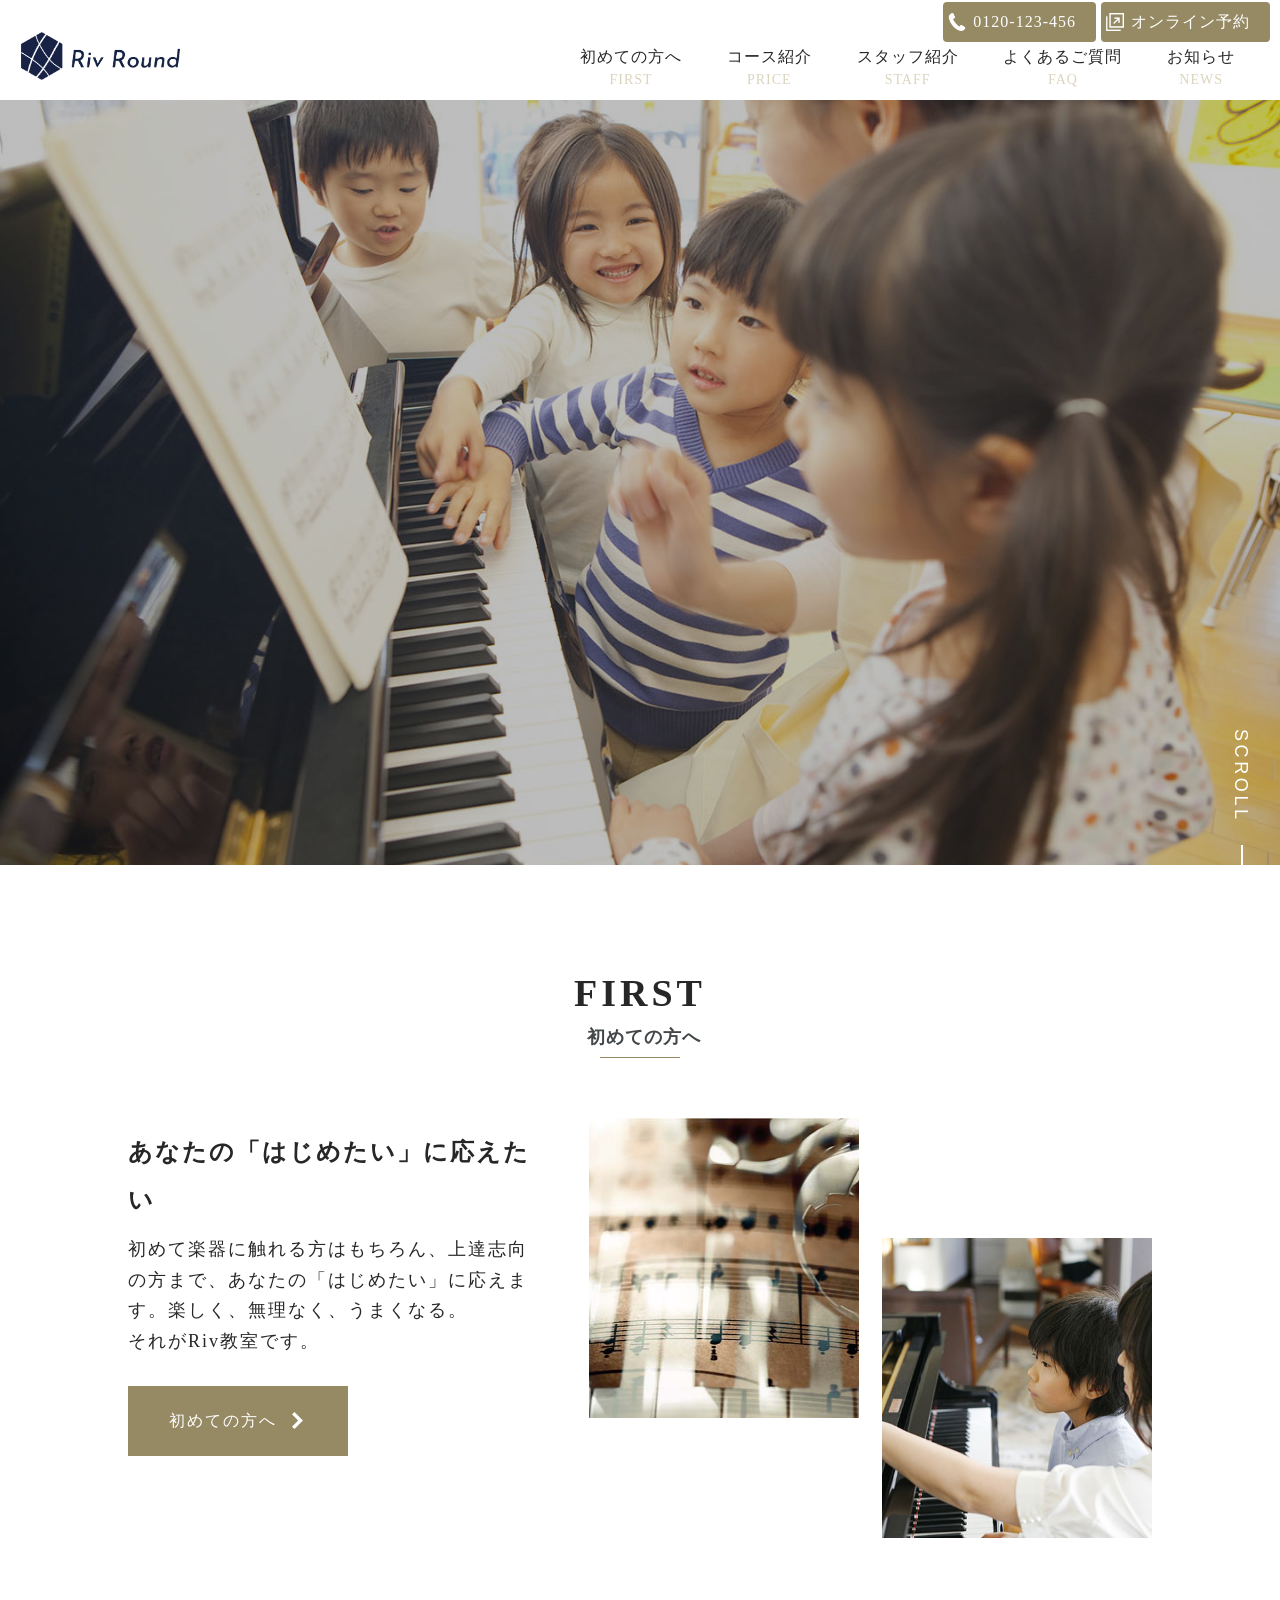
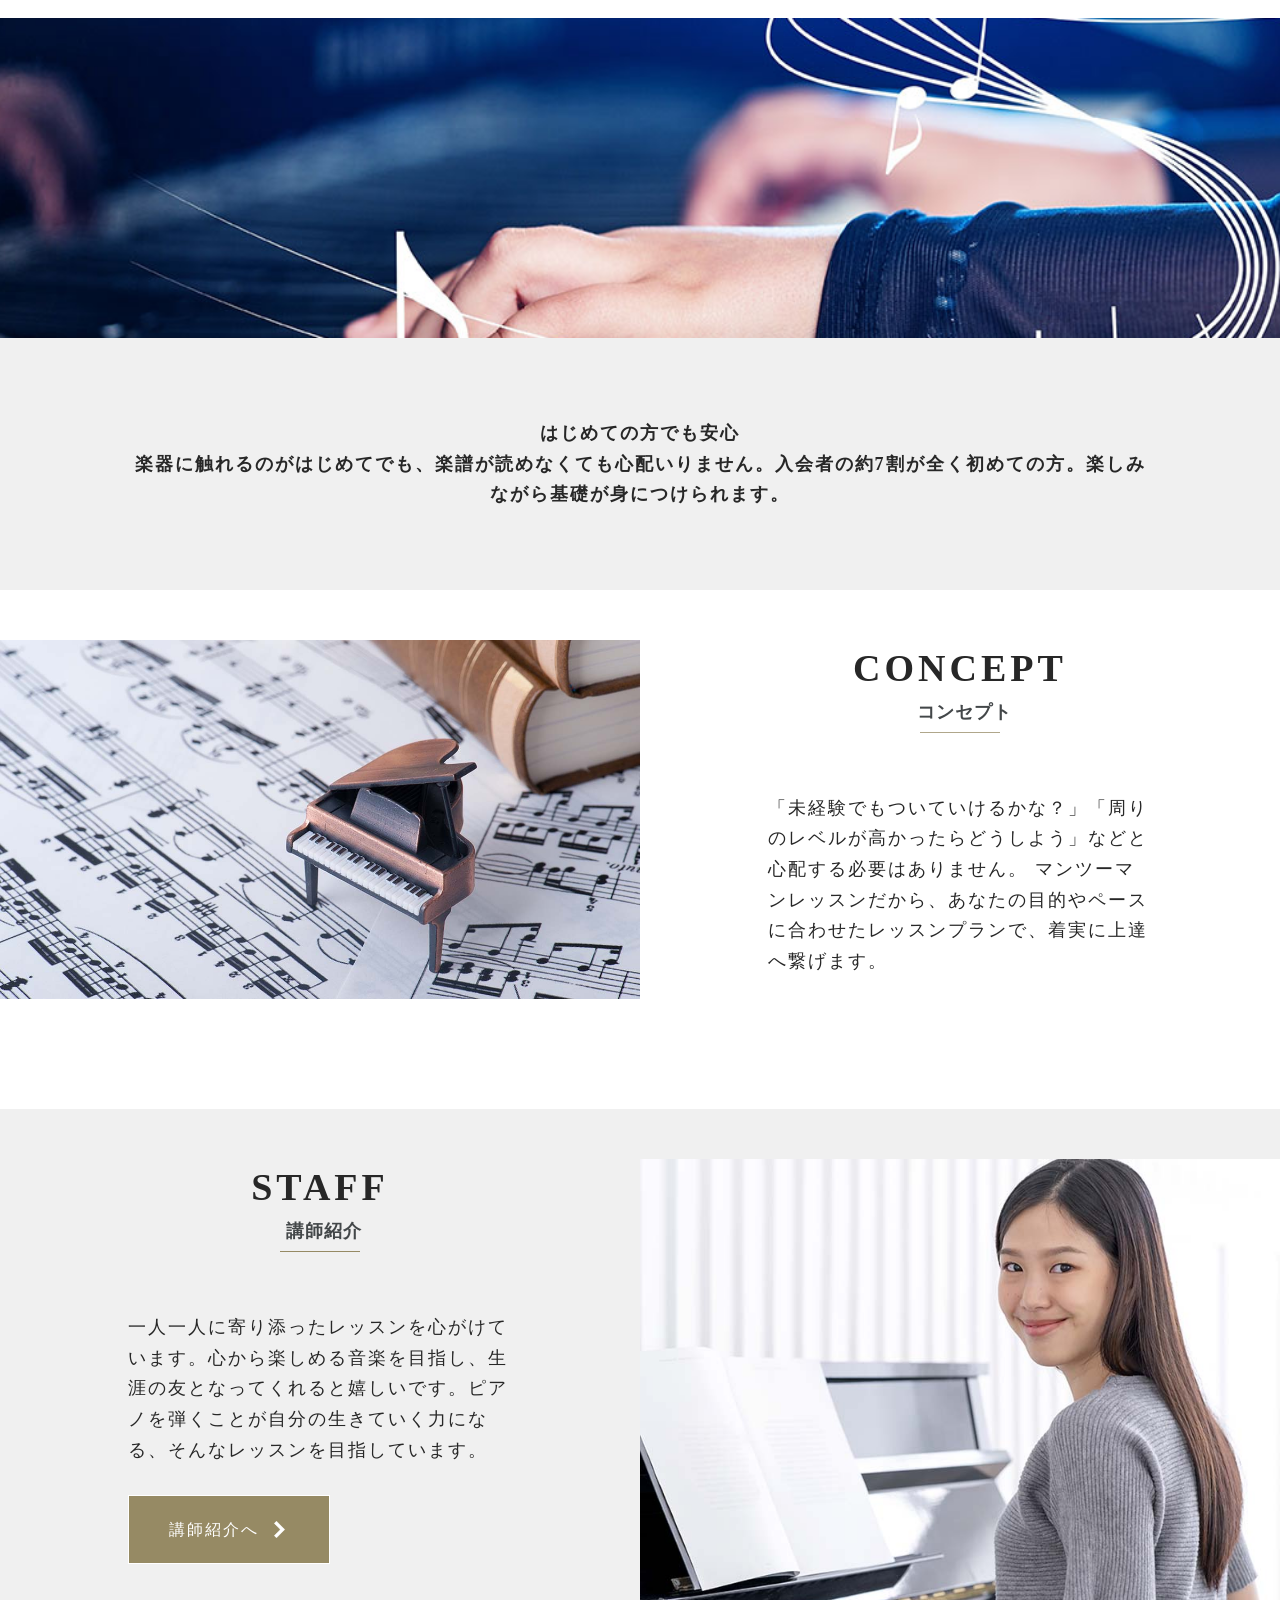
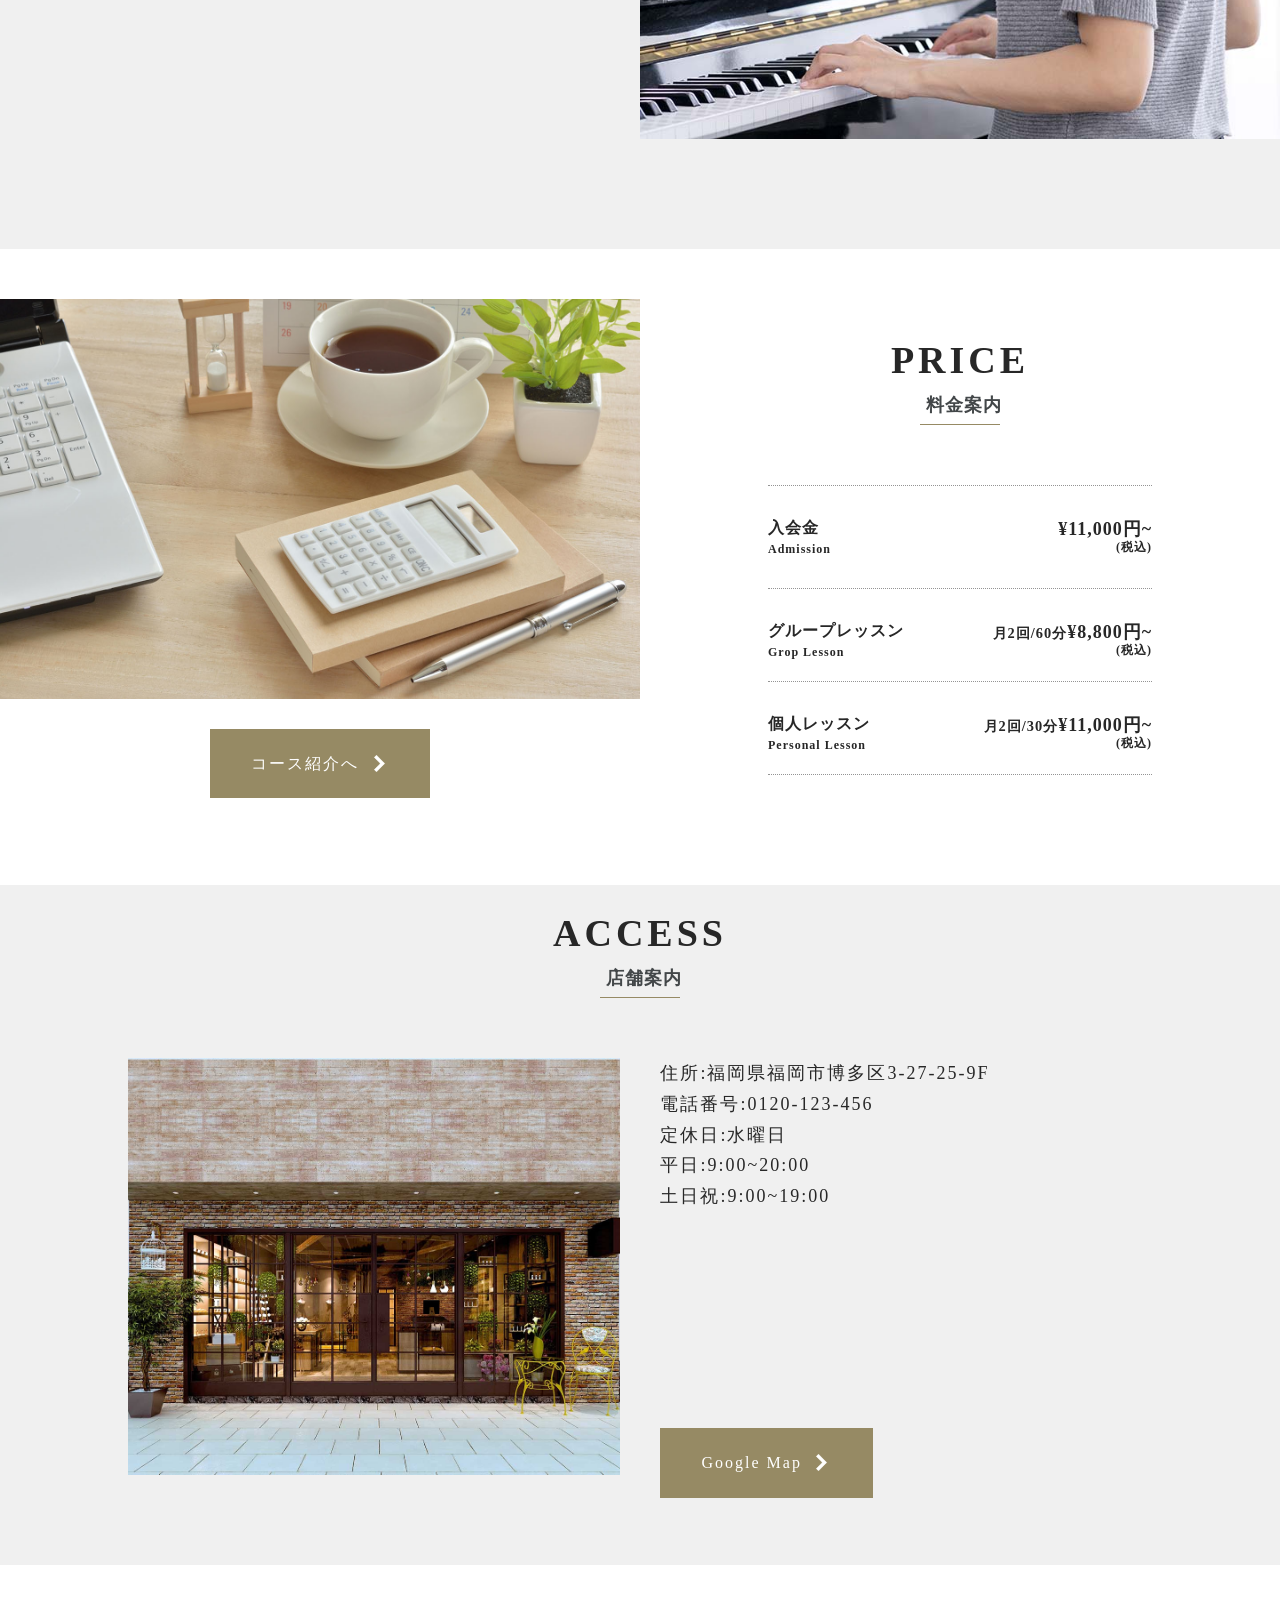
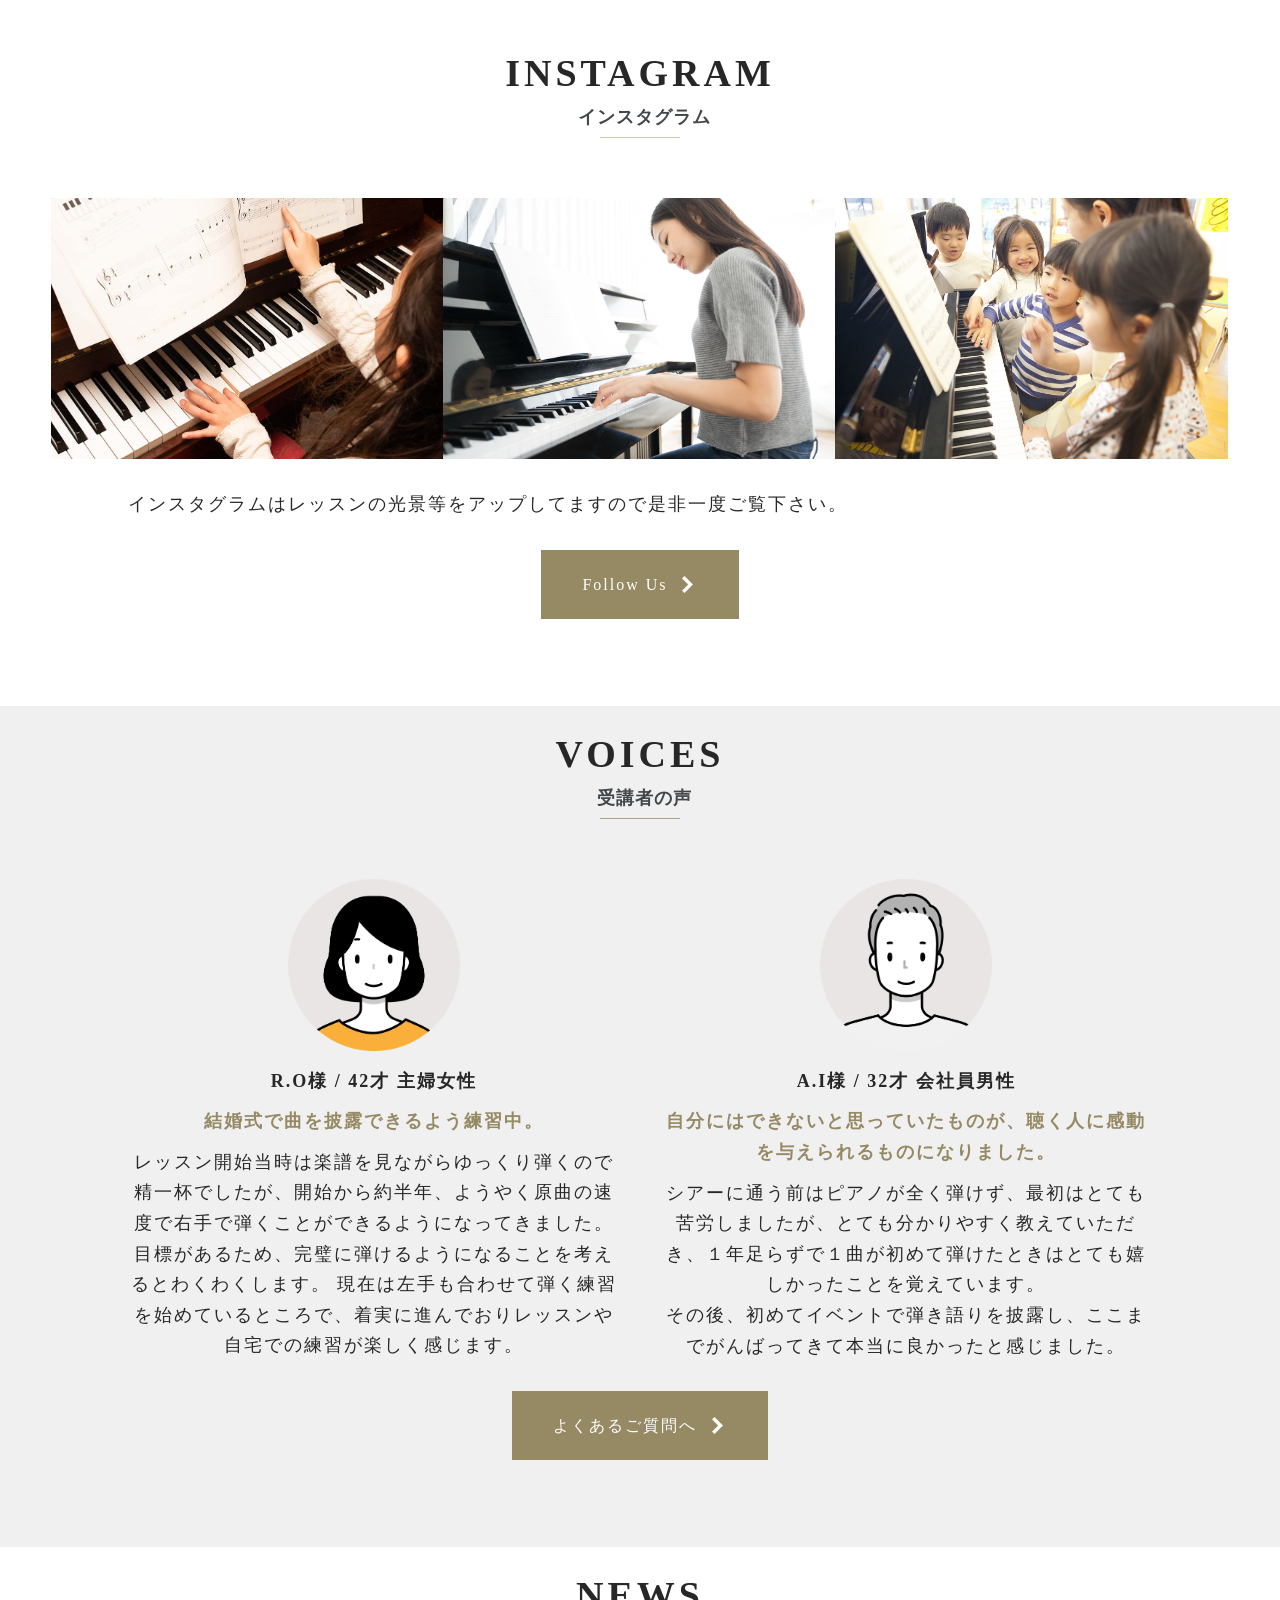
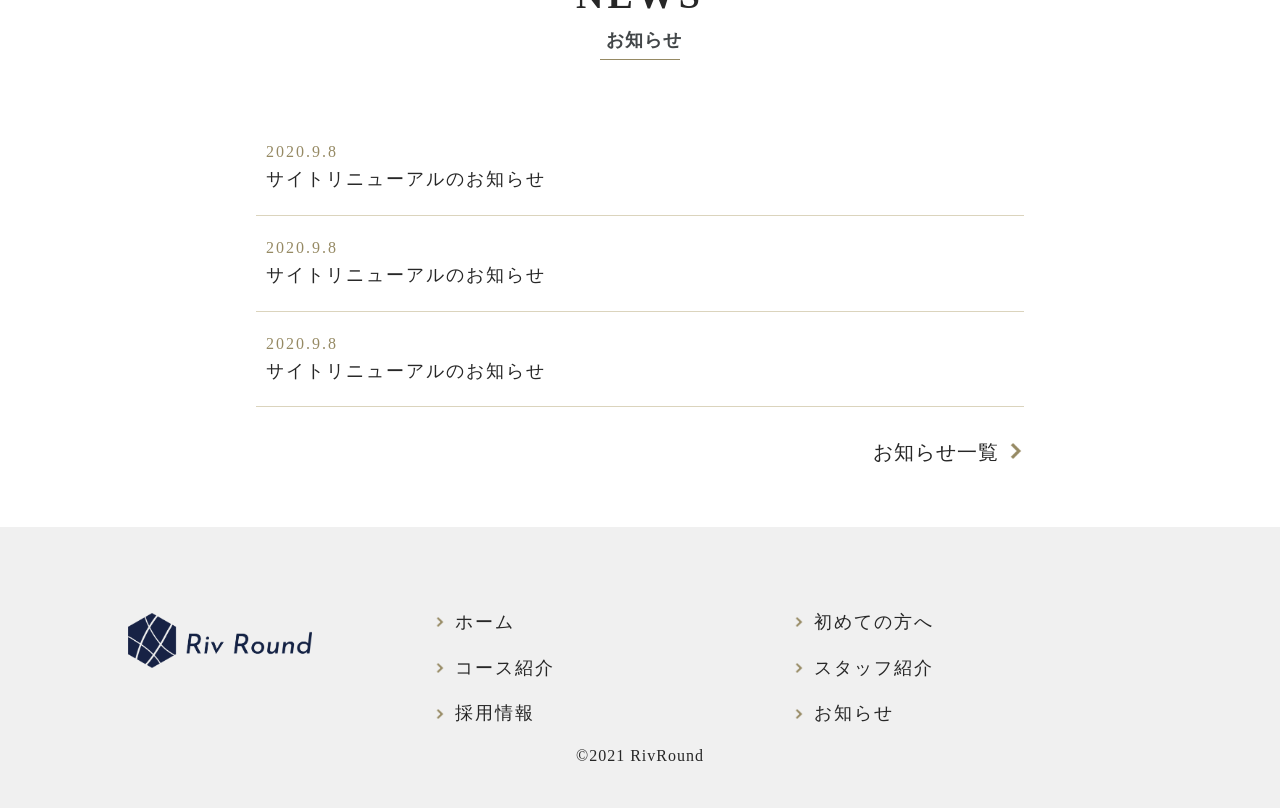
==== index.html @ fc969989 "first commit" ====
<!DOCTYPE html>
<html lang="ja">

<head>
  <meta charset="UTF-8">
  <meta http-equiv="X-UA-Compatible" content="IE=edge">
  <meta name="viewport" content="width=device-width, initial-scale=1.0">
  <title>ピアノ教室テンプレート1 | ホーム</title>
  <link rel="stylesheet" href="styles/vendor/animsition.min.css">
  <link rel="stylesheet" href="styles/vendor/swiper.min.css">
  <link rel="stylesheet" href="styles/vendor/bootstrap-reboot.css">
  <link rel="stylesheet" href="styles/style.css">

</head>

<body class="animsition">
  <div class="superwrapper">
    <header id="header" class="p-header">
      <div class="mobile-container">
        <div class="logo__img">
          <a href="/">
            <div class="logo"></div>
          </a>
        </div>
        <div class="mobile-button">
          <button class="mobile-menu__btn">
            <span></span>
            <span></span>
            <span></span>
          </button>
        </div>
      </div>
      <!-- /.mobile-container -->
      <div class="pc-container">
        <div class="logo__img">
          <a class="animsition-link" href="/">
            <div class="logo-pc logo"></div>
          </a>
        </div>
        <nav class="pc-nav">
          <ul class="pc-nav-list">
            <li class="pc-nav-item">
              <a class="pc-nav-link animsition-link" href="/first/first.html"><span>初めての方へ</span>
                <small>FIRST</small></a>
            </li>
            <li class="pc-nav-item">
              <a class="pc-nav-link animsition-link" href="/price/price.html"><span>コース紹介</span><small>PRICE</small></a>
            </li>
            <li class="pc-nav-item">
              <a class="pc-nav-link animsition-link"
                href="/staff/staff.html"><span>スタッフ紹介</span><small>STAFF</small></a>
            </li>
            <li class="pc-nav-item">
              <a class="pc-nav-link animsition-link" href="/faq/faq.html"><span>よくあるご質問</span><small>FAQ</small></a>
            </li>
            <li class="pc-nav-item">
              <a class="pc-nav-link animsition-link" href="/news/news.html"><span>お知らせ</span><small>NEWS</small></a>
            </li>
          </ul>
          <div class="pc-contact">
            <a class="pc-tel" href="tel:092-686-7954">0120-123-456</a>
            <a target="_blank" class="pc-net" href="https://beauty.hotpepper.jp/">オンライン予約</a>
          </div>
        </nav>
      </div>
      <!-- /.pc-container -->
      <nav class="sp-navbtn">
        <ul class="sp-navbtn__container">
          <li>
            <a class="tel" href="tel:092-686-7954">電話予約<i class="icon-tel"></i></a>
          </li>
          <li>
            <a class="net" target="_blank" href="https://beauty.hotpepper.jp/">オンライン予約<i class="icon-net"></i></a>
          </li>
        </ul>
      </nav>
      <!-- /.nav-btn -->
    </header>
    <!-- /.header -->
    <main id="main-contents">
      <section class="top-view">
        <div class="hero bg">
          <div class="swiper-container">
            <div class="swiper-wrapper">
              <div class="swiper-slide">
                <img class="hero-img view-sp" src="/images/home/topview-1@sp.jpg" />
                <img class="hero-img view-pc" src="/images/home/topview-1@pc.jpg" />
              </div>
              <div class="swiper-slide">
                <img class="hero-img view-sp" src="/images/home/topview-2@sp.jpg" />
                <img class="hero-img view-pc" src="/images/home/topview-2@pc.jpg" />
              </div>
            </div>
          </div>
          <div class="hero__text">
            <h2 class="clip-js1 skew">毎日でも<br>通いたくなる場所<br>
              RivRound</h2>
          </div>
          <div class="scrolldown">
            <span>scroll</span>
          </div>
        </div>
      </section>
      <!-- /.top-view -->
      <section class="p-first">
        <div class="c-container">
          <h2 class="p-title clip-js left">
            <span class="en">FIRST</span>
            <span class="ja">初めての方へ</span>
          </h2>
          <div class="p-first__container">
            <div class="p-first__img">
              <ul>
                <li><img class="parallax-img" src="/images/home/top-page-1.jpg" alt=""></li>
                <li><img class="parallax-img" src="/images/home/top-page-2.jpg" alt=""></li>
              </ul>
            </div>
            <div class="p-first__txt appear up">
              <div class="p-first__desc item">
                <h3 class="c-txt-md">あなたの「はじめたい」に応えたい</h3>
                <p class="c-txt-sm">初めて楽器に触れる方はもちろん、上達志向の方まで、あなたの「はじめたい」に応えます。楽しく、無理なく、うまくなる。
                  <br>
                  それがRiv教室です。
                </p>
              </div>
              <div class="more-btn item">
                <a href="/first/first.html" class="more-btn__link slide-bg animsition-link">
                  <span class="c-txt-sm">初めての方へ</span>
                  <span class="bg"></span></a>
              </div>
            </div>
          </div>
        </div>
      </section>
      <!-- /.p-first -->
      <section class="p-aicatch">
        <div class="p-aicatch__wrap">
          <div class="p-aicatch__img">
            <img class="parallax-img" src="/images/home/faq.jpg" alt="">
          </div>
          <div class="c-container">
            <div class="p-aicatch__desc">
              <p class="c-txt-sm">はじめての方でも安心<br>楽器に触れるのがはじめてでも、楽譜が読めなくても心配いりません。入会者の約7割が全く初めての方。楽しみながら基礎が身につけられます。</p>
            </div>
          </div>
        </div>
      </section>
      <!-- /.p-staff -->
      <section class="p-concept">
        <div class="p-concept__wrap">
          <div class="p-concept__img">
            <img src="/images/home/news.jpg" alt="">
          </div>
          <div class="c-container">
            <h2 class="p-title clip-js left">
              <span class="en">CONCEPT</span>
              <span class="ja">コンセプト</span>
            </h2>
            <div class="p-concept__wrap">
              <div class="p-concept__txt appear up">
                <div class="p-concept__desc item">
                  <p class="c-txt-sm">「未経験でもついていけるかな？」「周りのレベルが高かったらどうしよう」などと心配する必要はありません。
                    マンツーマンレッスンだから、あなたの目的やペースに合わせたレッスンプランで、着実に上達へ繋げます。
                  </p>
                </div>
              </div>
            </div>
          </div>
        </div>
      </section>
      <!-- /.p-concept -->
      <section class="p-staff">
        <div class="p-staff__wrap appear up">
          <div class="p-staff__img cover-slide">
            <img class="img-zoom" src="/images/home/staff.jpg" alt="">
          </div>
          <div class="c-container">
            <h2 class="p-title clip-js left">
              <span class="en">STAFF</span>
              <span class="ja">講師紹介</span>
            </h2>
            <div class="p-staff__wrap">
              <div class="p-staff__txt">
                <div class="p-staff__desc item">
                  <p class="c-txt-sm">
                    一人一人に寄り添ったレッスンを心がけています。心から楽しめる音楽を目指し、生涯の友となってくれると嬉しいです。ピアノを弾くことが自分の生きていく力になる、そんなレッスンを目指しています。
                  </p>
                </div>
                <div class="more-btn">
                  <a href="/staff/staff.html" class="more-btn__link slide-bg animsition-link">
                    <span class="c-txt-sm">講師紹介へ</span>
                    <span class="bg"></span></a>
                </div>
              </div>
            </div>
          </div>
        </div>
      </section>
      <!-- /.p-staff -->
      <section class="p-price">
        <div class="p-price__flex">
          <div class="p-price__left">
            <div class="p-price__img cover-slide">
              <img class="img-zoom" src="/images/home/pay@pc.jpg" alt="">
            </div>
            <div class="more-btn view-pc">
              <a href="/contact/contact.html" class="more-btn__link slide-bg animsition-link">
                <span class="c-txt-sm">コース紹介へ</span>
                <span class="bg"></span></a>
            </div>
          </div>
          <div class="c-container">
            <h2 class="p-title clip-js left">
              <span class="en">PRICE</span>
              <span class="ja">料金案内</span>
            </h2>
            <div class="p-price__wrap">
              <dl class="p-price__detail">
                <dt class="p-price__detail_ttl">入会金<span>Admission</span></dt>
                <dd class="p-price__detail_cont price-tit"><span class="yen">¥</span>11,000円~<span
                    class="tax">(税込)</span>
                </dd>
              </dl>
              <dl class="p-price__detail">
                <dt class="p-price__detail_ttl">グループレッスン<span>Grop Lesson</span></dt>
                <dd class="p-price__detail_cont price-tit">
                  <small>月2回/60分</small><span class="yen">¥</span>8,800円~<span class="tax">(税込)</span>
                </dd>
              </dl>
              <dl class="p-price__detail">
                <dt class="p-price__detail_ttl">個人レッスン<span>Personal Lesson</span></dt>
                <dd class="p-price__detail_cont price-tit"><small>月2回/30分</small><span class="yen">¥</span>11,000円~<span
                    class="tax">(税込)</span>
                </dd>
              </dl>
              <div class="more-btn view-sp">
                <a href="/price/price.html" class="more-btn__link slide-bg animsition-link">
                  <span class="c-txt-sm">コース紹介へ</span>
                  <span class="bg"></span></a>
              </div>
            </div>
          </div>
        </div>
      </section>
      <!-- /.p-price -->
      <section class="p-access">
        <div class="c-container">
          <h2 class="p-title clip-js left">
            <span class="en">ACCESS</span>
            <span class="ja">店舗案内</span>
          </h2>
          <div class="p-access__wrap appear up">
            <div class="p-access__img item">
              <img src="/images/home/store__2.jpg
              " alt="">
            </div>
            <div class="p-access__txt item">
              <div class="p-access__desc">
                <p class="c-txt-sm">住所:福岡県福岡市博多区3-27-25-9F</p>
                <a href="tel:092-686-7954" class="tel">
                  <span class="c-txt-sm">電話番号:0120-123-456</span>
                </a>
                <p class="c-txt-sm">定休日:水曜日</p>
                <p class="c-txt-sm">平日:9:00~20:00</p>
                <p class="c-txt-sm">土日祝:9:00~19:00</p>
              </div>
              <div class="p-access__map item">
                <iframe
                  src="https://www.google.com/maps/embed?pb=!1m18!1m12!1m3!1d13294.424791215797!2d130.40662633372042!3d33.58957259174761!2m3!1f0!2f0!3f0!3m2!1i1024!2i768!4f13.1!3m3!1m2!1s0x354191942250e0dd%3A0x7a79d2c5edd8fafe!2zUml2Um91bmQg5qCq5byP5Lya56S-!5e0!3m2!1sja!2sjp!4v1634181349900!5m2!1sja!2sjp"
                  style="border:0;" allowfullscreen="" loading="lazy"></iframe>
              </div>
              <div class="more-btn">
                <a target="_blank" href="https://goo.gl/maps/dtVSzDV7JT8DrTzo6"
                  class="more-btn__link slide-bg animsition-link">
                  <span class="c-txt-sm">Google Map</span>
                  <span class="bg"></span></a>
              </div>
            </div>
          </div>
        </div>
      </section>
      <!-- /.p-access -->
      <section class="p-instagram">
        <div class="c-container appear up">
          <h2 class="p-title clip-js left">
            <span class="en">INSTAGRAM</span>
            <span class="ja">インスタグラム</span>
          </h2>
          <div class="p-instagram__img item">
            <a href="https://www.instagram.com/?hl=ja"><img src="/images/home/first.jpg" alt=""></a>
            <a href="https://www.instagram.com/?hl=ja"><img src="/images/home/staff-top.jpg" alt=""></a>
            <a href="https://www.instagram.com/?hl=ja"><img src="/images/home/topview-1@pc.jpg" alt=""></a>
          </div>
          <div class="p-instagram__desc item">
            <p class="c-txt-sm">インスタグラムはレッスンの光景等をアップしてますので是非一度ご覧下さい。</p>
          </div>
          <div class="more-btn item">
            <a target="_blank" href="https://www.instagram.com/?hl=ja" class="more-btn__link slide-bg animsition-link">
              <span class="c-txt-sm">Follow Us</span>
              <span class="bg"></span></a>
          </div>
        </div>
      </section>
      <!-- /.p-instagram -->
      <section class="p-voices">
        <div class="c-container appear up">
          <h2 class="p-title clip-js left">
            <span class="en">VOICES</span>
            <span class="ja">受講者の声</span>
          </h2>
          <ul>
            <li id="voice01" class="p-voices__item item">
              <div class="p-voices__img">
                <img src="/images/home/icon-woman.png" alt="">
              </div>
              <div class="p-voices__desc">
                <p class="name c-txt-sm">R.O様 / 42才 主婦女性</p>
                <p class="tit c-txt-sm">結婚式で曲を披露できるよう練習中。<br></p>
                <p class="desc c-txt-sm">
                  レッスン開始当時は楽譜を見ながらゆっくり弾くので精一杯でしたが、開始から約半年、ようやく原曲の速度で右手で弾くことができるようになってきました。<br>目標があるため、完璧に弾けるようになることを考えるとわくわくします。
                  現在は左手も合わせて弾く練習を始めているところで、着実に進んでおりレッスンや自宅での練習が楽しく感じます。
                </p>
              </div>
            </li>
            <li id="voice02" class="p-voices__item item">
              <div class="p-voices__img">
                <img src="/images/home/icon-men.png" alt="">
              </div>
              <div class="p-voices__desc">
                <p class="name c-txt-sm">A.I様 / 32才 会社員男性</p>
                <p class="tit c-txt-sm">自分にはできないと思っていたものが、聴く人に感動を与えられるものになりました。<br></p>
                <p class="desc c-txt-sm">
                  シアーに通う前はピアノが全く弾けず、最初はとても苦労しましたが、とても分かりやすく教えていただき、１年足らずで１曲が初めて弾けたときはとても嬉しかったことを覚えています。<br>
                  その後、初めてイベントで弾き語りを披露し、ここまでがんばってきて本当に良かったと感じました。
                </p>
              </div>
            </li>
          </ul>
          <div class="more-btn item">
            <a href="/faq/faq.html" class="more-btn__link slide-bg animsition-link">
              <span class="c-txt-sm">よくあるご質問へ</span>
              <span class="bg"></span></a>
          </div>
        </div>
      </section>
      <!-- /.p-voices -->
      <section class="p-news">
        <div class="c-container appear up">
          <h2 class="p-title clip-js left">
            <span class="en">news</span>
            <span class="ja">お知らせ</span>
          </h2>
          <ul class="p-news__list item">
            <li class="p-news__item">
              <a class="animsition-link" href="/news/news-single.html">
                <span class="p-news__date">2020.9.8</span>
                <p class="p-news__content">サイトリニューアルのお知らせ</p>
              </a>
            </li>
            <li class="p-news__item">
              <a class="animsition-link" href="/news/news-single.html">
                <span class="p-news__date">2020.9.8</span>
                <p class="p-news__content">サイトリニューアルのお知らせ</p>
              </a>
            </li>
            <li class="p-news__item">
              <a class="animsition-link" href="/news/news-single.html">
                <span class="p-news__date">2020.9.8</span>
                <p class="p-news__content">サイトリニューアルのお知らせ</p>
              </a>
            </li>
          </ul>
          <div class="readmore item">
            <a class="animsition-link" href="/news/news.html">
              <span>お知らせ一覧</span></a>
          </div>
        </div>
      </section>
      <!-- /.p-news -->
    </main>
    <!-- /#main-contents -->
    <footer class="p-footer">
      <div class="c-container">
        <div class="p-footer__wrap">
          <div class="p-footer__logo">
            <img src="/images/common/riv_logo_official2.png" alt="">
          </div>
          <div class="p-footer__nav">
            <ul>
              <li>
                <a class="animsition-link" href="/"><span class="c-txt-sm">ホーム</span></a>
              </li>
              <li>
                <a class="animsition-link" href="/first/first.html"><span class="c-txt-sm">初めての方へ</span></a>
              </li>
              <li>
                <a class="animsition-link" href="/price/price.html"><span class="c-txt-sm">コース紹介</span></a>
              </li>
              <li>
                <a class="animsition-link" href="/staff/staff.html"><span class="c-txt-sm">スタッフ紹介</span></a>
              </li>
              <li>
                <a class="animsition-link" href="/recruit/recruit.html"><span class="c-txt-sm">採用情報</span></a>
              </li>
              <li>
                <a class="animsition-link" href="/news/news.html"><span class="c-txt-sm">お知らせ</span></a>
              </li>
            </ul>
          </div>
        </div>
        <div class="copyright">&copy;2021 RivRound</div>
      </div>
    </footer>
    <!-- /.footer -->
    <div class="mobile-menu">
      <nav class="mobile-menu__nav">
        <ul class="mobile-menu__list">
          <li class="mobile-menu__item"><a class="animsition-link" href="/">ホーム</a></li>
          <li class="mobile-menu__item"><a class="animsition-link" href="/first/first.html">初めての方へ</a></li>
          <li class="mobile-menu__item"><a class="animsition-link" href="/price/price.html">コース紹介</a></li>
          <li class="mobile-menu__item"><a class="animsition-link" href="/staff/staff.html">スタッフ紹介</a></li>
          <li class="mobile-menu__item"><a class="animsition-link" href="/faq/faq.html">よくあるご質問</a></li>
          <li class="mobile-menu__item"><a class="animsition-link" href="/news/news.html">お知らせ</a></li>
          <li class="mobile-menu__item"><a class="animsition-link" href="/recruit/recruit.html">採用情報</a></li>
        </ul>
        <div class="contact-btn">
          <ul class="contact-btn-list">
            <li class="contact-btn-item">
              <a href="tel:05031599527">
                <span class="tel">電話予約</span>
              </a>
            </li>
            <li class="contact-btn-item">
              <a target="_blank" href="https://beauty.hotpepper.jp/">
                <span class="mail">オンライン予約</span>
              </a>
            </li>
        </div>
        </ul>
      </nav>
    </div>
    <!-- /.mobile-menu -->
  </div>
  <script src="https://ajax.googleapis.com/ajax/libs/jquery/1.11.0/jquery.min.js"></script>
  <script src="/scripts/vendor/animsition.min.js"></script>
  <!-- <script src="/scripts/vendor/pace.js"></script> -->
  <script src="/scripts/vendor/swiper.min.js"></script>
  <script src="/scripts/libs/scroll-btn.js"></script>
  <script src="/scripts/libs/page.js"></script>
  <script src="/scripts/libs/hero-slider.js"></script>
  <script src="/scripts/vendor/simpleParallax.min.js"></script>
  <script src="/scripts/libs/parallax.js"></script>
  <script src="/scripts/libs/text-animation.js"></script>
  <script src="/scripts/libs/mobile-menu.js"></script>
  <script src="/scripts/libs/scroll.js"></script>
  <script src="/scripts/main.js"></script>
</body>

</html>
---- styles/style.css ----
@charset "UTF-8";
@-webkit-keyframes btn {
  0% {
    -webkit-transform: translateX(-100%);
            transform: translateX(-100%);
    opacity: 0;
  }
  100% {
    opacity: 1;
    -webkit-transform: translateX(100%);
            transform: translateX(100%);
  }
}
@keyframes btn {
  0% {
    -webkit-transform: translateX(-100%);
            transform: translateX(-100%);
    opacity: 0;
  }
  100% {
    opacity: 1;
    -webkit-transform: translateX(100%);
            transform: translateX(100%);
  }
}

.c-txt-lg {
  font-size: 26px;
  letter-spacing: 2px;
  line-height: 2;
}

@media screen and (min-width: 600px) {
  .c-txt-lg {
    font-size: 30px;
  }
}

@media screen and (min-width: 960px) {
  .c-txt-lg {
    font-size: 36px;
  }
}

@media screen and (min-width: 1200px) {
  .c-txt-lg {
    font-size: 40px;
  }
}

.c-txt-lr {
  font-size: 24px;
  letter-spacing: 4px;
  line-height: 2;
}

@media screen and (min-width: 600px) {
  .c-txt-lr {
    font-size: 24px;
  }
}

@media screen and (min-width: 960px) {
  .c-txt-lr {
    font-size: 32px;
  }
}

@media screen and (min-width: 1200px) {
  .c-txt-lr {
    font-size: 36px;
  }
}

.c-txt-md {
  font-size: 20px;
  letter-spacing: 2px;
  line-height: 2;
}

@media screen and (min-width: 600px) {
  .c-txt-md {
    font-size: 20px;
  }
}

@media screen and (min-width: 960px) {
  .c-txt-md {
    font-size: 22px;
  }
}

@media screen and (min-width: 1200px) {
  .c-txt-md {
    font-size: 24px;
  }
}

.c-txt-sm, .p-news__content {
  font-size: 14px;
  letter-spacing: 2px;
  line-height: 2;
}

@media screen and (min-width: 600px) {
  .c-txt-sm, .p-news__content {
    line-height: 1.7;
  }
}

@media screen and (min-width: 960px) {
  .c-txt-sm, .p-news__content {
    font-size: 18px;
  }
}

@media screen and (min-width: 1200px) {
  .c-txt-sm, .p-news__content {
    font-size: 18px;
  }
}

.c-txt-xs {
  font-size: 10px;
  letter-spacing: 2px;
  line-height: 2;
  color: #968a64;
}

@media screen and (min-width: 600px) {
  .c-txt-xs {
    font-size: 12px;
  }
}

@media screen and (min-width: 960px) {
  .c-txt-xs {
    font-size: 18px;
  }
}

@media screen and (min-width: 1200px) {
  .c-txt-xs {
    font-size: 16px;
  }
}

.mb-sm, .c-title, .tit, .p-first__desc, .p-staff__img, .p-staff__desc, .p-price__img, .p-price__desc, .p-price__detail, .p-access__img, .p-access__desc, .p-access__map, .p-instagram__desc, .p-voices__desc, .p-news__list, .p-footer__logo, .p-footer__address, .c-first .c-points__img,
.c-price .c-points__img, .c-first .c-points__desc .num-wrap,
.c-price .c-points__desc .num-wrap, .c-first .c-flow .item-tit,
.c-price .c-flow .item-tit, .c-first .c-flow .item-img,
.c-price .c-flow .item-img, .c-first .c-flow-item:last-of-type,
.c-price .c-flow-item:last-of-type, .c-price__img, .c-price__desc, .c-price__detail, .c-staff-wrapper .c-staff__item .director, .c-staff-wrapper .c-staff__img, .c-staff-wrapper .c-staff__text, .c-staff-wrapper .c-staff__ls, .faq-wrapper .faq .c-txtarea01, .faq-wrapper .faq__item, .c-contact .c-topview__img, .c-contact .contact-form .privacy, .c-contact .contact-form .submit-btn {
  margin-bottom: 30px;
}

@media screen and (min-width: 600px) {
  .mb-sm, .c-title, .tit, .p-first__desc, .p-staff__img, .p-staff__desc, .p-price__img, .p-price__desc, .p-price__detail, .p-access__img, .p-access__desc, .p-access__map, .p-instagram__desc, .p-voices__desc, .p-news__list, .p-footer__logo, .p-footer__address, .c-first .c-points__img,
  .c-price .c-points__img, .c-first .c-points__desc .num-wrap,
  .c-price .c-points__desc .num-wrap, .c-first .c-flow .item-tit,
  .c-price .c-flow .item-tit, .c-first .c-flow .item-img,
  .c-price .c-flow .item-img, .c-first .c-flow-item:last-of-type,
  .c-price .c-flow-item:last-of-type, .c-price__img, .c-price__desc, .c-price__detail, .c-staff-wrapper .c-staff__item .director, .c-staff-wrapper .c-staff__img, .c-staff-wrapper .c-staff__text, .c-staff-wrapper .c-staff__ls, .faq-wrapper .faq .c-txtarea01, .faq-wrapper .faq__item, .c-contact .c-topview__img, .c-contact .contact-form .privacy, .c-contact .contact-form .submit-btn {
    margin-bottom: 30px;
  }
}

@media screen and (min-width: 960px) {
  .mb-sm, .c-title, .tit, .p-first__desc, .p-staff__img, .p-staff__desc, .p-price__img, .p-price__desc, .p-price__detail, .p-access__img, .p-access__desc, .p-access__map, .p-instagram__desc, .p-voices__desc, .p-news__list, .p-footer__logo, .p-footer__address, .c-first .c-points__img,
  .c-price .c-points__img, .c-first .c-points__desc .num-wrap,
  .c-price .c-points__desc .num-wrap, .c-first .c-flow .item-tit,
  .c-price .c-flow .item-tit, .c-first .c-flow .item-img,
  .c-price .c-flow .item-img, .c-first .c-flow-item:last-of-type,
  .c-price .c-flow-item:last-of-type, .c-price__img, .c-price__desc, .c-price__detail, .c-staff-wrapper .c-staff__item .director, .c-staff-wrapper .c-staff__img, .c-staff-wrapper .c-staff__text, .c-staff-wrapper .c-staff__ls, .faq-wrapper .faq .c-txtarea01, .faq-wrapper .faq__item, .c-contact .c-topview__img, .c-contact .contact-form .privacy, .c-contact .contact-form .submit-btn {
    margin-bottom: 30px;
  }
}

.mb-md, .c-topview, .p-title, .p-news, .c-first .c-features,
.c-price .c-features, .c-first .c-points__item,
.c-price .c-points__item, .c-price__wrap, .c-staff-wrapper .c-features, .c-staff-wrapper .c-staff, .c-staff-wrapper .c-staff__item, .c-recruit__title, .c-recruit__points li, .c-recruit .recruit-message, .c-recruit .recruit-detaiil, .c-contact .c-description {
  margin-bottom: 50px;
}

@media screen and (min-width: 600px) {
  .mb-md, .c-topview, .p-title, .p-news, .c-first .c-features,
  .c-price .c-features, .c-first .c-points__item,
  .c-price .c-points__item, .c-price__wrap, .c-staff-wrapper .c-features, .c-staff-wrapper .c-staff, .c-staff-wrapper .c-staff__item, .c-recruit__title, .c-recruit__points li, .c-recruit .recruit-message, .c-recruit .recruit-detaiil, .c-contact .c-description {
    margin-bottom: 40px;
  }
}

@media screen and (min-width: 960px) {
  .mb-md, .c-topview, .p-title, .p-news, .c-first .c-features,
  .c-price .c-features, .c-first .c-points__item,
  .c-price .c-points__item, .c-price__wrap, .c-staff-wrapper .c-features, .c-staff-wrapper .c-staff, .c-staff-wrapper .c-staff__item, .c-recruit__title, .c-recruit__points li, .c-recruit .recruit-message, .c-recruit .recruit-detaiil, .c-contact .c-description {
    margin-bottom: 60px;
  }
}

.mb-lr, .p-first, .p-access, .p-instagram, .c-first .c-points,
.c-price .c-points, .c-first .c-flow,
.c-price .c-flow, .c-price, .c-recruit, .faq-wrapper .faq {
  margin-bottom: 70px;
}

@media screen and (min-width: 600px) {
  .mb-lr, .p-first, .p-access, .p-instagram, .c-first .c-points,
  .c-price .c-points, .c-first .c-flow,
  .c-price .c-flow, .c-price, .c-recruit, .faq-wrapper .faq {
    margin-bottom: 80px;
  }
}

@media screen and (min-width: 960px) {
  .mb-lr, .p-first, .p-access, .p-instagram, .c-first .c-points,
  .c-price .c-points, .c-first .c-flow,
  .c-price .c-flow, .c-price, .c-recruit, .faq-wrapper .faq {
    margin-bottom: 80px;
  }
}

.pb-sm, .p-concept__img, .p-concept__desc, .p-instagram__img {
  padding-bottom: 30px;
}

@media screen and (min-width: 600px) {
  .pb-sm, .p-concept__img, .p-concept__desc, .p-instagram__img {
    padding-bottom: 30px;
  }
}

@media screen and (min-width: 960px) {
  .pb-sm, .p-concept__img, .p-concept__desc, .p-instagram__img {
    padding-bottom: 30px;
  }
}

.pb-md, .p-access {
  padding-bottom: 50px;
}

@media screen and (min-width: 600px) {
  .pb-md, .p-access {
    padding-bottom: 40px;
  }
}

@media screen and (min-width: 960px) {
  .pb-md, .p-access {
    padding-bottom: 60px;
  }
}

.pb-lr, .p-aicatch, .p-aicatch__img, .p-staff, .p-concept, .p-price, .p-voices {
  padding-bottom: 70px;
}

@media screen and (min-width: 600px) {
  .pb-lr, .p-aicatch, .p-aicatch__img, .p-staff, .p-concept, .p-price, .p-voices {
    padding-bottom: 80px;
  }
}

@media screen and (min-width: 960px) {
  .pb-lr, .p-aicatch, .p-aicatch__img, .p-staff, .p-concept, .p-price, .p-voices {
    padding-bottom: 80px;
  }
}

.c-container, .c-first .c-points__desc,
.c-price .c-points__desc {
  padding: 0 6vw;
}

@media screen and (min-width: 600px) {
  .c-container, .c-first .c-points__desc,
  .c-price .c-points__desc {
    padding: 0 6vw;
  }
}

@media screen and (min-width: 960px) {
  .c-container, .c-first .c-points__desc,
  .c-price .c-points__desc {
    padding: 0 6vw;
  }
}

@media screen and (min-width: 1200px) {
  .c-container, .c-first .c-points__desc,
  .c-price .c-points__desc {
    padding: 0 10vw;
  }
}

.swiper-container {
  overflow: visible !important;
}

.swiper-slide {
  overflow: hidden;
}

.swiper-slide > img {
  max-width: 100%;
  -webkit-transform: scale(1.2);
          transform: scale(1.2);
  -webkit-transition: -webkit-transform 4s ease;
  transition: -webkit-transform 4s ease;
  transition: transform 4s ease;
  transition: transform 4s ease, -webkit-transform 4s ease;
}

.swiper-slide-active > img {
  -webkit-transform: none;
          transform: none;
}

.scrolldown {
  display: inline-block;
  position: absolute;
  right: 10px;
  bottom: 0;
  z-index: 2;
  padding: 10px 10px 42px;
  overflow: hidden;
  color: #fff;
  font-size: 12px;
  z-index: 4000;
  font-family: 'Josefin Sans', sans-serif;
  line-height: 1;
  letter-spacing: .2em;
  text-transform: uppercase;
  -webkit-writing-mode: vertical-lr;
      -ms-writing-mode: tb-lr;
          writing-mode: vertical-lr;
}

.scrolldown::after {
  content: '';
  position: absolute;
  bottom: 0;
  left: 50%;
  width: 1px;
  height: 60px;
  background: #fff;
}

.scrolldown::after {
  height: 20px;
  -webkit-animation: sdl 2s ease infinite;
          animation: sdl 2s ease infinite;
}

@media (min-width: 960px) {
  .scrolldown {
    right: 20px;
    font-size: 18px;
  }
  .scrolldown::after {
    width: 2px;
  }
}

@-webkit-keyframes sdl {
  0% {
    -webkit-transform: translateY(-20px);
            transform: translateY(-20px);
  }
  100% {
    -webkit-transform: translateY(40px);
            transform: translateY(40px);
  }
}

@keyframes sdl {
  0% {
    -webkit-transform: translateY(-20px);
            transform: translateY(-20px);
  }
  100% {
    -webkit-transform: translateY(40px);
            transform: translateY(40px);
  }
}

/******************************************************************

Stylesheet: ベーススタイル

******************************************************************/
body {
  color: #272727;
  font-family: 'Cormorant Infant', serif;
  font-family: 'Noto Serif JP', serif;
  letter-spacing: 1px;
}

body.hidden {
  overflow: hidden;
}

.superwrapper {
  overflow: hidden;
}

.readmore {
  text-align: right;
}

.readmore span {
  position: relative;
  color: #272727;
  display: inline-block;
  padding-right: 20px;
  font-size: 16px;
}

.readmore span::after {
  position: absolute;
  top: 6px;
  right: 0;
  content: '';
  display: inline-block;
  height: 12px;
  width: 12px;
  background-image: url(/images/common/arrow.png);
  background-position: center;
  background-size: contain;
  background-repeat: no-repeat;
}

@media (min-width: 600px) {
  .readmore span {
    font-size: 20px;
    padding-right: 25px;
  }
  .readmore span::after {
    height: 16px;
    width: 16px;
  }
}

.icon-tel {
  display: inline-block;
  position: absolute;
  top: 0;
  right: 0;
  bottom: 0;
  margin: auto;
  background-image: url(/images/common/icon-tel.png);
  background-position: center;
  background-repeat: no-repeat;
  background-size: contain;
  height: 14px;
  width: 14px;
}

.icon-net {
  display: inline-block;
  position: absolute;
  top: 0;
  right: 0;
  bottom: 0;
  margin: auto;
  background-image: url(/images/common/icon-link-1-black.png);
  background-position: center;
  background-repeat: no-repeat;
  background-size: contain;
  height: 15px;
  width: 15px;
}

.icon-map {
  position: relative;
}

.icon-map::before {
  content: '';
  display: block;
  background-image: url(/images/common/icon-map.png);
  background-position: center;
  background-repeat: no-repeat;
  background-size: contain;
  height: 17px;
  width: 17px;
}

.icon-insta {
  position: relative;
  padding-left: 10vw;
  color: #272727;
  border-bottom: 1px solid #949494;
  padding-bottom: 5px;
}

.icon-insta::before {
  content: '';
  position: absolute;
  top: 0;
  left: 0;
  background-image: url(/images/common/icon-insta-gr.png);
  background-position: center;
  background-repeat: no-repeat;
  background-size: contain;
  height: 20px;
  width: 20px;
}

.c-topview {
  position: relative;
}

.c-topview__img {
  position: relative;
  height: 30vh;
}

.c-topview__img::before {
  content: '';
  display: block;
  height: 100%;
  width: 100%;
  background-color: #10103f;
  position: absolute;
  top: 0;
  left: 0;
  z-index: 3000;
  opacity: 0.2;
}

.c-topview__title {
  position: absolute;
  top: 60%;
  left: 0;
  -webkit-transform: translateY(-50%);
          transform: translateY(-50%);
  width: 100%;
  text-align: center;
  z-index: 6000;
  color: #fff;
  text-shadow: #272727 1px 1px 1px;
}

.c-topview__title h2 {
  font-weight: normal;
}

@media (max-width: 599px) {
  .c-topview .view-pc {
    display: none;
  }
}

@media (min-width: 600px) {
  .c-topview .view-sp {
    display: none;
  }
}

.p-title {
  position: relative;
  text-transform: uppercase;
  text-align: center;
}

.p-title .en {
  display: block;
  font-size: 30px;
  letter-spacing: 4px;
}

.p-title .ja {
  position: relative;
  top: -0.3rem;
  font-size: 14px;
  color: #434749;
  padding-left: 8px;
}

.p-title::after {
  position: absolute;
  bottom: 0;
  right: 0;
  left: 0;
  margin: auto;
  content: '';
  display: inline-block;
  width: 80px;
  height: 1px;
  background-color: #968a64;
}

.c-title {
  position: relative;
  text-transform: uppercase;
}

.c-title .en {
  display: block;
  font-size: 30px;
  letter-spacing: 4px;
}

.c-title .ja {
  position: relative;
  top: -0.3rem;
  font-size: 14px;
  color: #434749;
  padding-bottom: 10px;
}

.c-title .ja::after {
  position: absolute;
  bottom: 0;
  left: 0;
  margin: auto;
  content: '';
  display: inline-block;
  width: 80px;
  height: 1px;
  background-color: #968a64;
}

.tit {
  text-align: center;
  font-size: 20px;
}

.tit .en {
  font-size: 12px;
  color: #dbd4bd;
}

.c-sub-title p {
  position: relative;
  padding-left: 30px;
}

.c-sub-title p::before {
  position: absolute;
  content: "";
  left: 0;
  top: 50%;
  width: 20px;
  height: 3px;
  background: #dbd4bd;
}

.more-btn {
  position: relative;
  display: inline-block;
  text-align: center;
}

.more-btn__link {
  background-color: #968a64;
  height: 50px;
  display: inline-block;
  padding: 10px 15px;
  border: 1px solid #968a64;
  z-index: 1;
}

.more-btn__link span {
  position: relative;
  color: #fff;
}

.more-btn__link span:first-child {
  padding-right: 30px;
}

.more-btn__link span:first-child::before {
  content: '';
  display: block;
  position: absolute;
  top: 0;
  right: 0;
  bottom: 0;
  margin: auto;
  width: 20px;
  background-image: url(/images/common/arrow-wh.png);
  background-position: center;
  background-repeat: no-repeat;
  background-size: contain;
  -webkit-transition: .3s;
  transition: .3s;
  z-index: 100;
}

.more-btn__link.slide-bg {
  position: relative;
  overflow: hidden;
}

.more-btn__link.slide-bg .bg {
  display: inline-block;
  width: 100%;
  height: 100%;
  background-color: #fff;
  position: absolute;
  top: 0;
  left: 0;
  -webkit-transform: translateX(-101%);
          transform: translateX(-101%);
  -webkit-transition: -webkit-transform 0.3s;
  transition: -webkit-transform 0.3s;
  transition: transform 0.3s;
  transition: transform 0.3s, -webkit-transform 0.3s;
  z-index: -1;
}

.more-btn__link.slide-bg:hover {
  z-index: 1;
}

.more-btn__link.slide-bg:hover span {
  color: #272727;
  -webkit-transform: none;
          transform: none;
}

.more-btn__link.slide-bg:hover span:first-child::before {
  background-image: url(/images/common/arrow.png);
}

@media (min-width: 600px) {
  .more-btn__link {
    padding: 20px 40px;
    height: auto;
  }
  .more-btn__link .c-txt-sm, .more-btn__link .p-news__content {
    font-size: 16px;
  }
}

.top-view {
  position: relative;
  margin-bottom: 100px;
}

.top-view .hero {
  position: relative;
}

.top-view .hero .swiper-slide {
  height: 60vh;
}

.top-view .hero__text {
  position: absolute;
  top: 50%;
  left: 50%;
  -webkit-transform: translateY(-50%) translateX(-50%);
          transform: translateY(-50%) translateX(-50%);
  margin: auto;
  z-index: 1000;
  color: #fff;
  text-shadow: 1px 1px 1px #434749;
  width: 100%;
  text-align: center;
}

.top-view .hero__text h2 {
  font-size: 24px;
  text-align: left;
  display: inline-block;
}

@media (max-width: 599px) {
  .top-view .hero .view-pc {
    display: none;
  }
}

@media (min-width: 600px) {
  .top-view .hero .view-sp {
    display: none;
  }
}

.top-view .bg {
  position: relative;
}

.top-view .bg::before {
  position: absolute;
  top: 0;
  left: 0;
  content: '';
  display: block;
  height: 100%;
  width: 100%;
  background-color: #272727;
  opacity: .3;
  z-index: 100;
}

.p-first {
  position: relative;
}

.p-first h3 {
  margin: 10px 0;
}

.p-first__img ul {
  display: -webkit-box;
  display: -ms-flexbox;
  display: flex;
  -webkit-box-pack: justify;
      -ms-flex-pack: justify;
          justify-content: space-between;
}

.p-first__img ul li {
  width: 48%;
  height: 240px;
}

.p-first__img ul li .simpleParallax {
  height: 100%;
}

.p-first__img ul li:last-of-type {
  margin-top: 60px;
}

.p-aicatch {
  background-color: #f0f0f0;
}

.p-aicatch__img .simpleParallax {
  height: 240px;
}

.p-aicatch__desc {
  text-align: center;
  font-weight: bold;
}

@media (min-width: 600px) {
  .p-aicatch .simpleParallax {
    height: 260px;
  }
}

@media (min-width: 960px) {
  .p-aicatch .simpleParallax {
    height: 320px;
  }
}

.p-staff {
  background-color: #f0f0f0;
}

.p-staff .more-btn__link {
  border: 1px solid #fff;
}

.p-price__detail {
  width: 100%;
  display: -webkit-box;
  display: -ms-flexbox;
  display: flex;
  -webkit-box-pack: justify;
      -ms-flex-pack: justify;
          justify-content: space-between;
  border-bottom: 1px dotted #949494;
  padding-bottom: 20px;
}

.p-price__detail:first-of-type {
  border-top: 1px dotted #949494;
  padding: 30px 0;
}

.p-price__detail dt span {
  display: block;
  font-size: 12px;
}

.p-price__detail .price-tit {
  font-size: 18px;
  font-weight: bold;
}

.p-price__detail .price-tit .tax {
  display: block;
  font-size: 12px;
  text-align: right;
  margin-top: -5px;
}

@media (max-width: 599px) {
  .p-price .view-pc {
    display: none;
  }
}

.p-access {
  padding-top: 20px;
  background-color: #f0f0f0;
}

.p-access__desc a {
  color: #272727;
}

.p-access__map iframe {
  width: 100%;
}

.p-instagram__img {
  display: -webkit-box;
  display: -ms-flexbox;
  display: flex;
  margin: 0 -6vw;
}

.p-instagram__img a {
  height: 150px;
  width: 33.3%;
}

.p-voices {
  background-color: #f0f0f0;
  padding-top: 20px;
}

.p-voices__item {
  text-align: center;
}

.p-voices__img {
  margin-bottom: 15px;
}

.p-voices__img img {
  width: 35%;
}

.p-voices__desc p {
  margin-bottom: 10px;
}

.p-voices__desc .name {
  font-weight: bold;
}

.p-voices__desc .tit {
  font-size: 18px;
  font-weight: bold;
  color: #968a64;
}

.p-voices .p-voice01__img {
  text-align: center;
}

.p-news {
  padding-top: 20px;
}

.p-news .p-title .en::before {
  display: none;
}

.p-news__item {
  padding: 20px 10px;
  border-bottom: 1px solid #dbd4bd;
}

.p-news__item a {
  color: #272727;
}

.p-news__date {
  color: #968a64;
  letter-spacing: 2px;
}

.p-footer {
  padding: 40px 0;
  background-color: #f0f0f0;
}

.p-footer__logo img {
  width: 35%;
}

.p-footer__nav {
  margin: auto;
  display: block;
}

.p-footer__nav ul {
  display: inline-block;
}

.p-footer__nav li {
  margin-bottom: 15px;
  text-align: left;
}

.p-footer__nav li span {
  position: relative;
  display: block;
  padding-left: 20px;
}

.p-footer__nav li span::before {
  position: absolute;
  top: 0;
  left: 0;
  bottom: 0;
  margin: auto;
  content: '';
  height: 10px;
  width: 10px;
  background-image: url(/images/common/arrow.png);
  background-repeat: no-repeat;
  background-size: contain;
}

.p-footer__nav li .c-txt-sm, .p-footer__nav li .p-news__content {
  font-size: 13px;
  color: #272727;
}

.p-footer__address {
  text-align: center;
}

.p-footer__address .address {
  margin-bottom: 10px;
}

.p-footer__address a span {
  color: #272727;
}

.p-footer .copyright {
  text-align: center;
}

.c-first .c-features h3,
.c-price .c-features h3 {
  margin-bottom: 15px;
}

.c-first .c-points__img,
.c-price .c-points__img {
  height: 220px;
}

@media (min-width: 600px) {
  .c-first .c-points__img,
  .c-price .c-points__img {
    height: 300px;
  }
}

@media (min-width: 960px) {
  .c-first .c-points__img,
  .c-price .c-points__img {
    height: 350px;
  }
}

.c-first .c-points__desc .item-tit,
.c-price .c-points__desc .item-tit {
  font-size: 18px;
}

.c-first .c-points__desc .num,
.c-price .c-points__desc .num {
  display: inline-block;
  margin-bottom: 20px;
  font-size: 28px;
  color: #dbd4bd;
  border-bottom: 2px solid #dbd4bd;
}

.c-first .c-points__desc .num-wrap,
.c-price .c-points__desc .num-wrap {
  text-align: center;
}

.c-first .c-flow,
.c-price .c-flow {
  padding-top: 50px;
}

.c-first .c-flow .item-tit,
.c-price .c-flow .item-tit {
  font-size: 24px;
}

.c-first .c-flow .item-tit .num,
.c-price .c-flow .item-tit .num {
  color: #dad7cd;
  font-size: 42px;
  display: inline-block;
  margin-right: 20px;
}

.c-first .c-flow-item,
.c-price .c-flow-item {
  position: relative;
  padding: 50px 0;
}

.c-first .c-flow-item::after,
.c-price .c-flow-item::after {
  content: "";
  position: absolute;
  z-index: 200;
  bottom: -20px;
  left: 50%;
  margin-left: -40px;
  display: block;
  width: 0px;
  height: 0px;
  border-style: solid;
  border-width: 20px 40px 0 40px;
  border-color: #f0f0f0 transparent transparent transparent;
}

.c-first .c-flow-item:last-of-type::after,
.c-price .c-flow-item:last-of-type::after {
  display: none;
}

.c-first .c-flow #flow02::after,
.c-first .c-flow #flow04::after,
.c-first .c-flow #flow06::after,
.c-price .c-flow #flow02::after,
.c-price .c-flow #flow04::after,
.c-price .c-flow #flow06::after {
  border-color: #fff transparent transparent transparent;
}

.c-first .c-flow #flow08::after,
.c-price .c-flow #flow08::after {
  display: none;
}

.c-first .c-flow #flow01,
.c-first .c-flow #flow03,
.c-first .c-flow #flow05,
.c-first .c-flow #flow07,
.c-price .c-flow #flow01,
.c-price .c-flow #flow03,
.c-price .c-flow #flow05,
.c-price .c-flow #flow07 {
  background-color: #f0f0f0;
}

.c-first .more-btn,
.c-price .more-btn {
  text-align: center;
  display: block;
}

.c-first .more-btn__link,
.c-price .more-btn__link {
  width: auto;
}

@media (max-width: 599px) {
  .c-first .item-img.view-pc,
  .c-price .item-img.view-pc {
    display: none;
  }
}

@media (min-width: 600px) {
  .c-first .item-img.view-sp,
  .c-price .item-img.view-sp {
    display: none;
  }
}

.c-price__detail {
  width: 100%;
  display: -webkit-box;
  display: -ms-flexbox;
  display: flex;
  -webkit-box-pack: justify;
      -ms-flex-pack: justify;
          justify-content: space-between;
  border-bottom: 1px dotted #949494;
  padding-bottom: 20px;
}

.c-price__detail:first-of-type {
  border-top: 1px dotted #949494;
  padding: 30px 0;
}

.c-price__detail dt {
  width: 60%;
}

.c-price__detail dt p {
  margin-bottom: 10px;
}

.c-price__detail dt span {
  display: block;
  font-size: 12px;
  color: #434749;
}

.c-price__detail dd {
  width: 30%;
}

.c-price__detail .price-tit {
  font-size: 18px;
  font-weight: bold;
}

.c-price__detail .price-tit .yen {
  display: block;
  text-align: right;
}

.c-price__detail .price-tit .tax {
  display: block;
  font-size: 12px;
  text-align: right;
  margin-top: -5px;
}

.c-staff-wrapper .c-features h3 {
  margin-bottom: 15px;
}

.c-staff-wrapper .c-staff__item .director {
  text-align: center;
  font-size: 22px;
  letter-spacing: 4px;
}

.c-staff-wrapper .c-staff__item .director .en {
  font-size: 12px;
  color: #dbd4bd;
}

.c-staff-wrapper .c-staff__name {
  margin-bottom: 10px;
}

.c-staff-wrapper .c-staff__name .en {
  font-size: 14px;
  letter-spacing: 3px;
}

.c-staff-wrapper .c-staff__name .ja {
  font-size: 24px;
  letter-spacing: 3px;
}

.c-staff-wrapper .more-btn {
  text-align: center;
  display: block;
}

.c-staff-wrapper .more-btn__link {
  width: auto;
}

.c-recruit__title {
  text-align: center;
}

.c-recruit .recruit-detaiil-sec.is-bottom {
  margin-top: 60px;
}

.c-recruit .recruit-detaiil-sec__ico {
  font-family: serif;
}

.c-recruit .recruit-detaiil-sec__ico.is-detail::before {
  background-image: url(../images/recruit/ico_detail01.png);
  background-position: center;
  background-repeat: no-repeat;
  background-size: contain;
}

.c-recruit .recruit-detaiil-sec__ico.is-info::before {
  background-image: url(../images/recruit/ico_info01.png);
  background-position: center;
  background-size: contain;
  background-repeat: no-repeat;
}

.c-recruit .recruit-detaiil__head {
  margin-bottom: 30px;
}

.c-recruit .c-table01 tr {
  padding: 12px;
  border-top: 1px solid #e3e2dc;
  display: block;
}

.c-recruit .c-table01 th {
  font-weight: bold;
}

.c-recruit .c-table01 td {
  line-height: 1.5;
}

.c-recruit .more-btn {
  display: block;
}

@media (max-width: 599px) {
  .c-recruit .c-table01 th {
    display: block;
  }
}

@media (max-width: 599px) {
  .c-recruit th {
    color: #272727;
    margin-bottom: 5px;
  }
}

.c-recruit .points-title .c-txt-lg {
  color: #dbd4bd;
  display: block;
}

.faq-wrapper {
  overflow: hidden;
}

.faq-wrapper .faq .c-txt-sm, .faq-wrapper .faq .p-news__content {
  font-size: 16px;
}

.faq-wrapper .faq dt {
  position: relative;
  cursor: pointer;
  -webkit-transition: color 0.2s cubic-bezier(0, 0, 0.58, 1);
  transition: color 0.2s cubic-bezier(0, 0, 0.58, 1);
  padding: 0 0 6vw 0;
}

.faq-wrapper .faq dt::before {
  content: 'Q';
  position: absolute;
  top: -5px;
  left: 0;
  bottom: 0;
  margin: auto;
  width: 12px;
  font-size: 20px;
  color: #968a64;
}

.faq-wrapper .faq dt span {
  padding-right: 8vw;
  margin-top: 4vw;
  margin-left: 8vw;
  line-height: 1.5;
  display: block;
  position: relative;
  padding-left: 3vw;
}

.faq-wrapper .faq dt span::after {
  content: '';
  position: absolute;
  top: 0;
  bottom: 0;
  margin: auto;
  right: 0;
  width: 16px;
  height: 16px;
  background-image: url(/images/common/icon-arrow-down.png);
  background-position: top center;
  background-repeat: no-repeat;
  background-size: contain;
  -webkit-transition: all .2s;
  transition: all .2s;
}

.faq-wrapper .faq dd {
  position: relative;
}

.faq-wrapper .faq dd::before {
  content: 'A';
  position: absolute;
  top: 0;
  left: 0;
  bottom: 0;
  margin: auto;
  width: 12px;
  font-size: 22px;
  color: #968a64;
}

.faq-wrapper .faq dd .m-description-article {
  margin: 2vw 0 2vw 8vw;
  font-size: 3.7vw;
  display: block;
  line-height: 2;
  padding-left: 3vw;
}

.faq-wrapper .faq .more-btn {
  display: block;
}

.c-news {
  padding: 0 0 10vw 0;
  letter-spacing: 3px;
}

.c-news__item {
  border-bottom: 1px solid #dbd4bd;
}

.c-news__item:first-child {
  border-top: 1px solid #dbd4bd;
}

.c-news__link {
  display: block;
  padding: 4vw 0;
}

.c-news__link p {
  margin-top: 2vw;
  color: #272727;
}

.c-news__date {
  color: #968a64;
  margin-bottom: 5px;
}

.c-news__list {
  padding-bottom: 5vw;
}

.c-news .page-numbers {
  margin: 6vw 0;
}

.c-news .page-numbers:not(.next):not(.prev) {
  position: relative;
  display: -webkit-box;
  display: -ms-flexbox;
  display: flex;
  -webkit-box-align: center;
      -ms-flex-align: center;
          align-items: center;
  -webkit-box-pack: center;
      -ms-flex-pack: center;
          justify-content: center;
  color: #272727;
  font-size: 13px;
  padding-left: 3px;
}

.c-news .page-numbers:not(.next):not(.prev) .current {
  border: 1px solid #dbd4bd;
  background: #dbd4bd !important;
}

.c-news .page-numbers:not(.next):not(.prev) .page-numbers:not(.next):not(.prev) {
  width: 40px;
  height: 40px;
  border-radius: 100%;
  border: 1px solid #dbd4bd;
  background: #fff;
  margin: 0 1.3vw;
}

.c-news .page-numbers:not(.next):not(.prev) .next {
  position: relative;
  padding-right: 22px;
  color: #272727;
  top: 0;
}

.c-news .page-numbers:not(.next):not(.prev) .next::after {
  -webkit-transition: all 0.2s cubic-bezier(0, 0, 0.58, 1);
  transition: all 0.2s cubic-bezier(0, 0, 0.58, 1);
  content: "";
  position: absolute;
  right: 0;
  background-image: url(/images/common/arrow.png);
  background-position: right center;
  background-repeat: no-repeat;
  background-size: 100% 100%;
  top: 1px;
  width: 12px;
  height: 12px;
  margin-left: 8px;
}

@media (max-width: 767px) {
  .c-news .page-numbers:not(.next):not(.prev) .next {
    display: none;
  }
}

@media (min-width: 600px) {
  .c-news .page-numbers:not(.next):not(.prev) .page-numbers:not(.next):not(.prev) {
    width: 45px;
    height: 45px;
  }
  .c-news .page-numbers:not(.next):not(.prev) .next {
    top: 1px;
  }
}

@media (min-width: 900px) {
  .c-news .page-numbers:not(.next):not(.prev) .page-numbers:not(.next):not(.prev) {
    width: 55px;
    height: 55px;
    font-size: 18px;
  }
  .c-news .page-numbers:not(.next):not(.prev) .next {
    top: 2px;
    font-size: 18px;
  }
  .c-news .page-numbers:not(.next):not(.prev) .next::after {
    top: 4px;
  }
}

.c-news__contents {
  line-height: 2;
  font-size: .8rem;
}

.c-news__title {
  text-align: center;
  margin: 0 0 10vw 0;
  letter-spacing: 2px;
  font-weight: 100;
}

.c-news .c-news__block {
  padding: 8vw 0;
}

.c-news-sl .c-container, .c-news-sl .c-first .c-points__desc, .c-first .c-news-sl .c-points__desc,
.c-news-sl .c-price .c-points__desc, .c-price .c-news-sl .c-points__desc {
  padding: 0 5vw 0 5vw;
}

.c-news-sl__date {
  color: #968a64;
}

.c-news-sl__contents {
  padding: 10vw 0 0 0;
  line-height: 2.5;
}

.c-news-sl__link {
  margin: 0 0 10vw 0;
  text-align: right;
  font-size: .8rem;
}

.c-news-sl__link a {
  display: inline-block;
  padding-bottom: 5px;
  border-bottom: 1px solid #968a64;
}

.c-news-sl__link a span {
  color: #272727;
}

.c-contact {
  background-color: #f0f0f0;
}

.c-contact .c-topview .c-container p, .c-contact .c-topview .c-first .c-points__desc p, .c-first .c-contact .c-topview .c-points__desc p, .c-contact .c-topview .c-price .c-points__desc p, .c-price .c-contact .c-topview .c-points__desc p {
  text-align: center;
  font-weight: bold;
}

.c-contact .c-description {
  padding: 40px 0;
  background-color: rgba(255, 255, 255, 0.9);
  color: #fff;
}

.c-contact .c-description ul {
  padding: 20px 0;
}

.c-contact .c-description .c-txt-xs {
  font-size: 12px;
  color: #fff;
}

.c-contact .contact-form {
  margin-bottom: 40px;
  text-align: center;
}

.c-contact .contact-form h1 {
  display: block;
  text-align: center;
  margin: 30px 0;
}

.c-contact .contact-form input,
.c-contact .contact-form textarea {
  width: 100%;
  border: 1px solid #272727;
}

.c-contact .contact-form textarea {
  margin-bottom: 0;
}

.c-contact .contact-form input {
  height: 45px;
}

.c-contact .contact-form select {
  width: 130px;
  height: 45px;
  border: 1px solid #272727;
}

.c-contact .contact-form dl {
  text-align: left;
  display: inline-block;
  width: 280px;
  padding-bottom: 20px;
}

.c-contact .contact-form dt {
  font-size: 14px;
}

.c-contact .contact-form .must {
  position: relative;
  padding: 5px 15px 5px 0;
  margin-right: 10px;
}

.c-contact .contact-form .must::after {
  content: '*';
  font-size: 14px;
  color: #1d649e;
}

.c-contact .contact-form .free {
  padding: 5px 15px 5px 0;
  margin-right: 10px;
}

.c-contact .contact-form .ct-request select {
  width: 100%;
}

.c-contact .contact-form .ct-flex {
  display: -webkit-box;
  display: -ms-flexbox;
  display: flex;
  -webkit-box-pack: justify;
      -ms-flex-pack: justify;
          justify-content: space-between;
  width: 280px;
  text-align: center;
  margin: auto;
  padding-bottom: 20px;
}

.c-contact .contact-form .ct-sex {
  display: inline-block;
  text-align: left;
}

.c-contact .contact-form .ct-sex input {
  margin: 0;
}

.c-contact .contact-form .ct-sex select {
  height: 45px;
}

.c-contact .contact-form .ct-age {
  display: inline-block;
  text-align: right;
}

.c-contact .contact-form .ct-age dt {
  text-align: left;
  display: block;
  padding-left: 13px;
}

.c-contact .contact-form .ct-date {
  text-align: left;
  font-size: 14px;
}

.c-contact .contact-form .ct-date input {
  margin-top: 0;
  width: 130px;
}

.c-contact .contact-form .ct-time {
  display: inline-block;
  text-align: right;
}

.c-contact .contact-form .ct-time dt {
  text-align: left;
  display: block;
  padding-left: 13px;
}

.c-contact .contact-form .wpcf7 form.invalid .wpcf7-response-output {
  border: 1px solid red;
}

.c-contact .contact-form .wpcf7-acceptance input {
  height: 20px;
  width: 20px;
  margin-right: 10px;
}

.c-contact .contact-form .ms-1 {
  color: #2180da;
  border-bottom: 1px solid #2180da;
}

.c-contact .contact-form .submit-btn {
  text-align: center;
}

.c-contact .contact-form .submit-btn input:disabled {
  border-color: #949494;
}

.c-contact .contact-form .submit-btn input {
  border-color: #272727;
  width: 70%;
  max-width: 320px;
}

.c-contact .contact-form .ajax-loader {
  display: none;
}

.c-contact .contact-form .wpcf7-spinner {
  display: none;
}

@media (min-width: 600px) {
  .c-contact .contact-form .c-contact-text {
    font-size: 18px;
  }
  .c-contact .contact-form dt {
    font-size: 20px;
  }
  .c-contact .contact-form dl {
    width: 540px;
  }
  .c-contact .contact-form .ct-date input {
    width: 250px;
  }
  .c-contact .contact-form .ct-flex {
    width: 540px;
  }
  .c-contact .contact-form select {
    width: 250px;
  }
  .c-contact .contact-form .submit-btn input {
    width: 70%;
    max-width: 320px;
    height: 64px;
    font-size: 20px;
  }
  .c-contact .contact-form .wpcf7-acceptance input {
    height: 30px;
    width: 30px;
    margin-right: 15px;
  }
  .c-contact .contact-form .ms-1 {
    font-size: 18px;
  }
}

@media (min-width: 1200px) {
  .c-contact .contact-form dl {
    width: 800px;
  }
  .c-contact .contact-form .ct-date input {
    width: 380px;
  }
  .c-contact .contact-form .ct-flex {
    width: 800px;
  }
  .c-contact .contact-form select {
    width: 380px;
  }
  .c-contact .contact-form .ct-age dt,
  .c-contact .contact-form .ct-time dt {
    padding-left: 25px;
  }
}

.c-contact .grecaptcha-badge {
  -webkit-box-shadow: none !important;
          box-shadow: none !important;
  width: 100% !important;
}

.c-contact .grecaptcha-badge iframe {
  -webkit-box-shadow: grey 0px 0px 5px;
          box-shadow: grey 0px 0px 5px;
}

.c-privacy {
  margin-top: 100px;
}

.c-privacy .c-title {
  text-align: center;
  font-size: 26px;
  display: block;
  margin-bottom: 50px;
  font-weight: bold;
}

.c-privacy h3 {
  margin-bottom: 20px;
}

.c-privacy-item {
  margin-bottom: 30px;
}

.c-privacy-btn {
  text-align: center;
  margin: 40px 0;
  font-size: 20px;
}

.c-privacy-btn a {
  position: relative;
  border: 1px solid #272727;
  padding: 15px 30px;
  border-radius: 5px;
  background-color: #fff;
  -webkit-transition: all 0.3s;
  transition: all 0.3s;
  letter-spacing: 2px;
}

.c-privacy-btn a:hover {
  letter-spacing: 5px;
  -webkit-transition: all 0.3s;
  transition: all 0.3s;
}

.c-privacy-btn a::after {
  position: absolute;
  top: 0;
  right: 5px;
  bottom: 0;
  margin: auto;
  content: '';
  display: inline-block;
  height: 18px;
  width: 18px;
  background-image: url(../images/common/arrow.png);
  background-size: contain;
  background-repeat: no-repeat;
}

.p-header {
  width: 100%;
  height: 64px;
}

.p-header .logo__img {
  display: inline-block;
  margin: 9px 10px 0 10px;
}

.p-header .logo {
  background-image: url(/images/common/riv_logo_official2.png);
  background-size: contain;
  background-position: center;
  background-repeat: no-repeat;
  height: 48px;
  width: 90px;
  opacity: 1;
}

.p-header .logo.inview {
  background-image: url(/images/common/riv_logo_02.png);
}

.p-header .mobile-button {
  position: fixed;
  top: 16px;
  right: 10px;
  z-index: 3000;
}

.p-header .sp-navbtn {
  position: fixed;
  bottom: 0;
  left: 0;
  background-color: rgba(248, 248, 250, 0.9);
  height: 8vh;
  width: 100%;
  z-index: 2000;
  -webkit-transition: all 0.3s;
  transition: all 0.3s;
}

.p-header .sp-navbtn__container {
  display: -webkit-box;
  display: -ms-flexbox;
  display: flex;
  -webkit-box-align: center;
      -ms-flex-align: center;
          align-items: center;
  -webkit-box-pack: justify;
      -ms-flex-pack: justify;
          justify-content: space-between;
  position: absolute;
  top: 0;
  bottom: 0;
  left: 0;
  right: 0;
  width: 77vw;
  margin: auto;
}

.p-header .sp-navbtn__container a {
  position: relative;
  color: #272727;
  font-size: 14px;
  letter-spacing: 1px;
  padding-right: 25px;
}

.p-header .sp-navbtn__container .tel {
  letter-spacing: 2px;
}

.p-header .sp-navbtn__container a:hover,
.p-header .sp-navbtn__container a:active {
  text-decoration: underline;
}

.p-header .hide.sp-navbtn {
  -webkit-transform: translateY(100%);
          transform: translateY(100%);
  -webkit-transition: all 0.4s;
  transition: all 0.4s;
}

@media (max-width: 959px) {
  .p-header {
    height: 64px;
  }
  .p-header .pc-container {
    display: none;
  }
}

@media (min-width: 960px) {
  .p-header {
    height: 100px;
  }
  .p-header .mobile-container,
  .p-header .sp-navbtn,
  .p-header .mobile-menu {
    display: none;
  }
  .p-header .pc-container {
    position: fixed;
    top: 0;
    left: 0;
    display: -webkit-box;
    display: -ms-flexbox;
    display: flex;
    -webkit-box-pack: justify;
        -ms-flex-pack: justify;
            justify-content: space-between;
    -webkit-box-align: end;
        -ms-flex-align: end;
            align-items: flex-end;
    z-index: 8000;
    width: 100%;
    height: 100px;
    background-color: rgba(255, 255, 255, 0.9);
  }
  .p-header .pc-container .pc-nav {
    margin-bottom: 10px;
  }
  .p-header .pc-container .pc-nav-list {
    display: -webkit-box;
    display: -ms-flexbox;
    display: flex;
  }
  .p-header .pc-container .pc-nav-item {
    font-size: 16px;
    padding-top: 20px;
    padding-right: 3.5vw;
    -webkit-transition: all 0.3s;
    transition: all 0.3s;
  }
  .p-header .pc-container .pc-nav-item a {
    color: #272727;
  }
  .p-header .pc-container .pc-nav-item:hover {
    -webkit-transform: translateY(4px);
            transform: translateY(4px);
    -webkit-transition: all 0.3s;
    transition: all 0.3s;
  }
  .p-header .pc-container .pc-nav-item small {
    color: #dbd4bd;
    display: block;
    text-align: center;
    font-size: 14px;
  }
  .p-header .pc-container .pc-contact {
    position: absolute;
    top: 2px;
    right: 10px;
  }
  .p-header .pc-container .pc-contact a {
    position: relative;
    background-color: #968a64;
    padding: 8px 20px 8px 30px;
    border-radius: 4px;
    color: #fff;
    display: inline-block;
    -webkit-transition: all 0.3s;
    transition: all 0.3s;
  }
  .p-header .pc-container .pc-contact a:hover {
    -webkit-transform: translateY(4px);
            transform: translateY(4px);
    -webkit-transition: all 0.3s;
    transition: all 0.3s;
  }
  .p-header .pc-container .pc-contact .pc-tel::before {
    position: absolute;
    top: 0;
    left: 5px;
    bottom: 0;
    margin: auto;
    content: '';
    height: 18px;
    width: 18px;
    background-image: url(/images/common/tel-white.png);
    background-size: contain;
    background-repeat: no-repeat;
  }
  .p-header .pc-container .pc-contact .pc-net::before {
    position: absolute;
    top: 0;
    left: 5px;
    bottom: 0;
    margin: auto;
    content: '';
    height: 18px;
    width: 18px;
    background-image: url(/images/common/icon-link-1-white.png);
    background-size: contain;
    background-repeat: no-repeat;
  }
  .p-header .pc-container .logo__img {
    display: inline-block;
    margin: 15px 10px 20px 20px;
  }
  .p-header .pc-container .logo__img .logo {
    width: 160px;
  }
}

.mobile-menu {
  position: fixed;
  top: 0;
  left: 0;
  width: 100%;
  height: 100%;
  -webkit-transition: all 0.5s;
  transition: all 0.5s;
  opacity: 0;
  z-index: -1;
  background-color: #fff;
}

.mobile-menu__nav {
  display: block;
  height: 100%;
  width: 100%;
}

.mobile-menu__list {
  width: 100%;
  text-align: center;
  list-style: none;
  padding-top: 90px;
}

.mobile-menu__item {
  margin-bottom: 15px;
  padding-bottom: 15px;
  font-size: 16px;
  border-bottom: 1px solid #dad7cd;
}

.mobile-menu a {
  color: #272727;
}

.contact-btn {
  padding: 0 10px;
}

.contact-btn-list {
  display: -webkit-box;
  display: -ms-flexbox;
  display: flex;
  -webkit-box-pack: justify;
      -ms-flex-pack: justify;
          justify-content: space-between;
}

.contact-btn-item {
  width: 48%;
  text-align: center;
}

.contact-btn-item span {
  position: relative;
  font-size: 12px;
  color: #272727;
  padding: 40px 5px 10px 5px;
  display: block;
  background-color: #fff;
  border: 1px solid #dad7cd;
}

.contact-btn-item span::before {
  position: absolute;
  top: 10px;
  left: 0;
  right: 0;
  margin: auto;
  content: '';
  display: block;
  height: 22px;
  width: 22px;
  background-size: contain;
  background-repeat: no-repeat;
}

.contact-btn-item .tel::before {
  background-image: url(/images/common/icon-tel.png);
}

.contact-btn-item .mail::before {
  background-image: url(/images/common/icon-link-1-black.png);
}

.contact-btn-item .insta::before {
  background-image: url(/images/common/insta-black.png);
}

.mobile-container {
  position: fixed;
  top: 0;
  right: 0;
  z-index: 9999;
  overflow: hidden;
  height: 64px;
  width: 100%;
  background-color: rgba(255, 255, 255, 0.9);
}

.mobile-container .mobile-ico {
  position: absolute;
  top: 34%;
  right: 20%;
  height: 20px;
  width: 20px;
  background-image: url(/images/tel-gray.png);
  background-position: center;
  background-repeat: no-repeat;
  background-size: contain;
  -webkit-transition: all 0.3s;
  transition: all 0.3s;
}

.mobile-container .mobile-ico.inview {
  -webkit-transition: all 0.3s;
  transition: all 0.3s;
  background-image: url(/images/tel-white.png);
}

.mobile-container .mobile-ico a {
  height: 100%;
  width: 100%;
  display: block;
}

.mobile-container .mobile-logo {
  position: absolute;
  top: 25%;
  left: 5%;
  height: 43px;
  width: 138px;
  background-image: url(/images/riv_logo-gray.png);
  background-position: center;
  background-repeat: no-repeat;
  background-size: contain;
  -webkit-transition: all 0.3s;
  transition: all 0.3s;
}

.mobile-container .mobile-logo.inview {
  -webkit-transition: all 0.3s;
  transition: all 0.3s;
  background-image: url(/images/riv_logo-white.png);
}

.mobile-container .mobile-button {
  position: fixed;
  top: 23px;
  right: 10px;
  z-index: 200;
}

.mobile-container .mobile-menu__btn {
  background-color: unset;
  border: none;
  outline: none !important;
  cursor: pointer;
  display: block;
}

.mobile-container .mobile-menu__btn.inview > span {
  background-color: #fff;
}

.mobile-container .mobile-menu__btn > span {
  background-color: black;
  width: 25px;
  height: 1px;
  display: block;
  margin-bottom: 7px;
  -webkit-transition: -webkit-transform 0.7s;
  transition: -webkit-transform 0.7s;
  transition: transform 0.7s;
  transition: transform 0.7s, -webkit-transform 0.7s;
  opacity: 1;
}

.mobile-container .mobile-menu__btn > span:last-child {
  margin-bottom: 0;
}

@media (min-width: 600px) {
  .mobile-container .mobile-menu__btn span {
    width: 35px;
    margin-bottom: 9px;
  }
}

.menu-open.mobile-menu {
  z-index: 8000;
  -webkit-transition: all 0.5s;
  transition: all 0.5s;
  opacity: 1;
}

.menu-open.mobile-menu nav li {
  opacity: 1;
  -webkit-transition: 0.1s;
  transition: 0.1s;
}

.menu-open.mobile-menu nav li:nth-child(1) {
  -webkit-transition-delay: 0.03s;
          transition-delay: 0.03s;
}

.menu-open.mobile-menu nav li:nth-child(2) {
  -webkit-transition-delay: 0.06s;
          transition-delay: 0.06s;
}

.menu-open.mobile-menu nav li:nth-child(3) {
  -webkit-transition-delay: 0.09s;
          transition-delay: 0.09s;
}

.menu-open.mobile-menu nav li:nth-child(4) {
  -webkit-transition-delay: 0.12s;
          transition-delay: 0.12s;
}

.menu-open.mobile-menu nav li:nth-child(5) {
  -webkit-transition-delay: 0.15s;
          transition-delay: 0.15s;
}

.menu-open.mobile-menu nav li:nth-child(6) {
  -webkit-transition-delay: 0.18s;
          transition-delay: 0.18s;
}

.menu-open.mobile-menu nav li:nth-child(7) {
  -webkit-transition-delay: 0.21s;
          transition-delay: 0.21s;
}

.menu-open.mobile-menu nav li:nth-child(8) {
  -webkit-transition-delay: 0.24s;
          transition-delay: 0.24s;
}

.menu-open.mobile-menu nav li:nth-child(9) {
  -webkit-transition-delay: 0.27s;
          transition-delay: 0.27s;
}

.menu-open.mobile-menu nav li:nth-child(10) {
  -webkit-transition-delay: 0.3s;
          transition-delay: 0.3s;
}

.menu-open .mobile-menu__btn > span {
  background-color: #272727 !important;
}

.menu-open .mobile-menu__btn > span:nth-child(1) {
  -webkit-transition-delay: 70ms;
          transition-delay: 70ms;
  -webkit-transform: translateY(8px) rotate(135deg);
          transform: translateY(8px) rotate(135deg);
}

.menu-open .mobile-menu__btn > span:nth-child(2) {
  -webkit-transition-delay: 140ms;
          transition-delay: 140ms;
  -webkit-transform: scaleX(0);
          transform: scaleX(0);
}

.menu-open .mobile-menu__btn > span:nth-child(3) {
  -webkit-transition-delay: 140ms;
          transition-delay: 140ms;
  -webkit-transform: translateY(-8px) rotate(-135deg);
          transform: translateY(-8px) rotate(-135deg);
}

@media (min-width: 600px) {
  .menu-open .mobile-menu__btn > span:nth-child(1) {
    -webkit-transform: translateY(12px) rotate(135deg);
            transform: translateY(12px) rotate(135deg);
  }
}

.clip-js,
.clip-js1,
.clip-js2,
.clip-js3 {
  -webkit-transition: all 3s ease;
  transition: all 3s ease;
}

.clip-js.left,
.clip-js1.left,
.clip-js2.left,
.clip-js3.left {
  -webkit-clip-path: inset(0 100% 0 0);
          clip-path: inset(0 100% 0 0);
}

.clip-js.right,
.clip-js1.right,
.clip-js2.right,
.clip-js3.right {
  -webkit-clip-path: inset(0 0 0 100%);
          clip-path: inset(0 0 0 100%);
}

.clip-js.top,
.clip-js1.top,
.clip-js2.top,
.clip-js3.top {
  -webkit-clip-path: inset(0 0 100% 0);
          clip-path: inset(0 0 100% 0);
}

.clip-js.top-left,
.clip-js1.top-left,
.clip-js2.top-left,
.clip-js3.top-left {
  -webkit-clip-path: inset(0 100% 100% 0);
          clip-path: inset(0 100% 100% 0);
}

.clip-js.bottom,
.clip-js1.bottom,
.clip-js2.bottom,
.clip-js3.bottom {
  -webkit-clip-path: inset(100% 0 0 0);
          clip-path: inset(100% 0 0 0);
}

.clip-js.center,
.clip-js1.center,
.clip-js2.center,
.clip-js3.center {
  -webkit-clip-path: inset(100%);
          clip-path: inset(100%);
}

.clip-js.circle,
.clip-js1.circle,
.clip-js2.circle,
.clip-js3.circle {
  -webkit-clip-path: circle(0 at 50% 50%);
          clip-path: circle(0 at 50% 50%);
}

.clip-js.skew,
.clip-js1.skew,
.clip-js2.skew,
.clip-js3.skew {
  -webkit-clip-path: polygon(0 0, 0 0, 0 0);
          clip-path: polygon(0 0, 0 0, 0 0);
}

.clip-js.transform,
.clip-js1.transform,
.clip-js2.transform,
.clip-js3.transform {
  -webkit-clip-path: polygon(0 0, 0 0, 0 0);
          clip-path: polygon(0 0, 0 0, 0 0);
  -webkit-transition: all 1.4s cubic-bezier(0.55, 0.06, 0.33, 1.85);
  transition: all 1.4s cubic-bezier(0.55, 0.06, 0.33, 1.85);
  -webkit-transform: translateX(-30px) scale(0.86) skew(8deg);
          transform: translateX(-30px) scale(0.86) skew(8deg);
}

.clip-js.reveal.left, .clip-js.reveal.right, .clip-js.reveal.top, .clip-js.reveal.top-left, .clip-js.reveal.bottom, .clip-js.reveal.center,
.clip-js1.reveal.left,
.clip-js1.reveal.right,
.clip-js1.reveal.top,
.clip-js1.reveal.top-left,
.clip-js1.reveal.bottom,
.clip-js1.reveal.center,
.clip-js2.reveal.left,
.clip-js2.reveal.right,
.clip-js2.reveal.top,
.clip-js2.reveal.top-left,
.clip-js2.reveal.bottom,
.clip-js2.reveal.center,
.clip-js3.reveal.left,
.clip-js3.reveal.right,
.clip-js3.reveal.top,
.clip-js3.reveal.top-left,
.clip-js3.reveal.bottom,
.clip-js3.reveal.center {
  -webkit-clip-path: inset(0);
          clip-path: inset(0);
}

.clip-js.reveal.circle,
.clip-js1.reveal.circle,
.clip-js2.reveal.circle,
.clip-js3.reveal.circle {
  -webkit-clip-path: circle(100% at 50% 50%);
          clip-path: circle(100% at 50% 50%);
}

.clip-js.reveal.skew,
.clip-js1.reveal.skew,
.clip-js2.reveal.skew,
.clip-js3.reveal.skew {
  -webkit-clip-path: polygon(0 0, 200% 0, 0 200%);
          clip-path: polygon(0 0, 200% 0, 0 200%);
}

.clip-js.reveal.transform,
.clip-js1.reveal.transform,
.clip-js2.reveal.transform,
.clip-js3.reveal.transform {
  -webkit-clip-path: polygon(0 0, 200% 0, 0 200%);
          clip-path: polygon(0 0, 200% 0, 0 200%);
  -webkit-transform: translateX(0) scale(1) skew(0);
          transform: translateX(0) scale(1) skew(0);
}

.clip-js1 {
  -webkit-transition: all 1.3s ease;
  transition: all 1.3s ease;
}

.clip-js2 {
  -webkit-transition: all 4s ease;
  transition: all 4s ease;
}

.clip-js3 {
  -webkit-transition: all 2s ease;
  transition: all 2s ease;
}

.clip-js-bg {
  -webkit-transition: all 1.8s ease;
  transition: all 1.8s ease;
}

.clip-js-bg.skew {
  -webkit-transition: all 1s ease;
  transition: all 1s ease;
  -webkit-transform: translate(-60%, 60%);
          transform: translate(-60%, 60%);
}

.clip-js-bg.skew2 {
  -webkit-transition: all 1s ease;
  transition: all 1s ease;
  -webkit-transform: translate(60%, 60%);
          transform: translate(60%, 60%);
}

.clip-js-bg.reveal.skew {
  -webkit-transform: translate(0);
          transform: translate(0);
}

.clip-js-bg.reveal.skew2 {
  -webkit-transform: translate(0);
          transform: translate(0);
}

.appear.up .item {
  -webkit-transform: translateY(10px);
          transform: translateY(10px);
}

.appear.down .item {
  -webkit-transform: translateY(20px);
          transform: translateY(20px);
}

.appear.left .item {
  -webkit-transform: translateX(30px);
          transform: translateX(30px);
}

.appear.right .item {
  -webkit-transform: translateX(-30px);
          transform: translateX(-30px);
}

.appear.skew .item {
  -webkit-transform: translateX(30px) translateY(30px);
          transform: translateX(30px) translateY(30px);
}

.appear-l.up .item {
  -webkit-transform: translateY(10px);
          transform: translateY(10px);
}

.appear-l.down .item {
  -webkit-transform: translateY(20px);
          transform: translateY(20px);
}

.appear-l.left .item {
  -webkit-transform: translateX(30px);
          transform: translateX(30px);
}

.appear-l.right .item {
  -webkit-transform: translateX(-30px);
          transform: translateX(-30px);
}

.appear-l.skew .item {
  -webkit-transform: translateX(30px) translateY(30px);
          transform: translateX(30px) translateY(30px);
}

.appear .item {
  -webkit-transition: all .4s;
  transition: all .4s;
  opacity: 0;
}

.appear.inview .item {
  opacity: 1;
  -webkit-transform: none;
          transform: none;
}

.appear.inview .item:nth-child(1) {
  -webkit-transition-delay: 0.4s;
          transition-delay: 0.4s;
}

.appear.inview .item:nth-child(2) {
  -webkit-transition-delay: 0.8s;
          transition-delay: 0.8s;
}

.appear.inview .item:nth-child(3) {
  -webkit-transition-delay: 1.2s;
          transition-delay: 1.2s;
}

.appear.inview .item:nth-child(4) {
  -webkit-transition-delay: 1.6s;
          transition-delay: 1.6s;
}

.appear.inview .item:nth-child(5) {
  -webkit-transition-delay: 2s;
          transition-delay: 2s;
}

.appear.inview .item:nth-child(6) {
  -webkit-transition-delay: 2.4s;
          transition-delay: 2.4s;
}

.appear.inview .item:nth-child(7) {
  -webkit-transition-delay: 2.8s;
          transition-delay: 2.8s;
}

.appear.inview .item:nth-child(8) {
  -webkit-transition-delay: 3.2s;
          transition-delay: 3.2s;
}

.appear.inview .item:nth-child(9) {
  -webkit-transition-delay: 3.6s;
          transition-delay: 3.6s;
}

.appear.inview .item:nth-child(10) {
  -webkit-transition-delay: 4s;
          transition-delay: 4s;
}

.appear.inview .item:nth-child(11) {
  -webkit-transition-delay: 4.4s;
          transition-delay: 4.4s;
}

.appear.inview .item:nth-child(12) {
  -webkit-transition-delay: 4.8s;
          transition-delay: 4.8s;
}

.appear.inview .item:nth-child(13) {
  -webkit-transition-delay: 5.2s;
          transition-delay: 5.2s;
}

.appear.inview .item:nth-child(14) {
  -webkit-transition-delay: 5.6s;
          transition-delay: 5.6s;
}

.appear.inview .item:nth-child(15) {
  -webkit-transition-delay: 6s;
          transition-delay: 6s;
}

.appear.inview .item:nth-child(16) {
  -webkit-transition-delay: 6.4s;
          transition-delay: 6.4s;
}

.appear.inview .item:nth-child(17) {
  -webkit-transition-delay: 6.8s;
          transition-delay: 6.8s;
}

.appear.inview .item:nth-child(18) {
  -webkit-transition-delay: 7.2s;
          transition-delay: 7.2s;
}

.appear.inview .item:nth-child(19) {
  -webkit-transition-delay: 7.6s;
          transition-delay: 7.6s;
}

.appear.inview .item:nth-child(20) {
  -webkit-transition-delay: 8s;
          transition-delay: 8s;
}

.appear.inview .item:nth-child(21) {
  -webkit-transition-delay: 8.4s;
          transition-delay: 8.4s;
}

.appear.inview .item:nth-child(22) {
  -webkit-transition-delay: 8.8s;
          transition-delay: 8.8s;
}

.appear.inview .item:nth-child(23) {
  -webkit-transition-delay: 9.2s;
          transition-delay: 9.2s;
}

.appear.inview .item:nth-child(24) {
  -webkit-transition-delay: 9.6s;
          transition-delay: 9.6s;
}

.appear.inview .item:nth-child(25) {
  -webkit-transition-delay: 10s;
          transition-delay: 10s;
}

.appear.inview .item:nth-child(26) {
  -webkit-transition-delay: 10.4s;
          transition-delay: 10.4s;
}

.appear.inview .item:nth-child(27) {
  -webkit-transition-delay: 10.8s;
          transition-delay: 10.8s;
}

.appear.inview .item:nth-child(28) {
  -webkit-transition-delay: 11.2s;
          transition-delay: 11.2s;
}

.appear.inview .item:nth-child(29) {
  -webkit-transition-delay: 11.6s;
          transition-delay: 11.6s;
}

.appear.inview .item:nth-child(30) {
  -webkit-transition-delay: 12s;
          transition-delay: 12s;
}

.appear.inview .item:nth-child(31) {
  -webkit-transition-delay: 12.4s;
          transition-delay: 12.4s;
}

.appear.inview .item:nth-child(32) {
  -webkit-transition-delay: 12.8s;
          transition-delay: 12.8s;
}

.appear.inview .item:nth-child(33) {
  -webkit-transition-delay: 13.2s;
          transition-delay: 13.2s;
}

.appear.inview .item:nth-child(34) {
  -webkit-transition-delay: 13.6s;
          transition-delay: 13.6s;
}

.appear.inview .item:nth-child(35) {
  -webkit-transition-delay: 14s;
          transition-delay: 14s;
}

.appear.inview .item:nth-child(36) {
  -webkit-transition-delay: 14.4s;
          transition-delay: 14.4s;
}

.appear.inview .item:nth-child(37) {
  -webkit-transition-delay: 14.8s;
          transition-delay: 14.8s;
}

.appear.inview .item:nth-child(38) {
  -webkit-transition-delay: 15.2s;
          transition-delay: 15.2s;
}

.appear.inview .item:nth-child(39) {
  -webkit-transition-delay: 15.6s;
          transition-delay: 15.6s;
}

.appear-l .item {
  -webkit-transition: all .6s;
  transition: all .6s;
  opacity: 0;
}

.appear-l.inview-l .item {
  opacity: 1;
  -webkit-transform: none;
          transform: none;
}

.appear-l.inview-l .item:nth-child(1) {
  -webkit-transition-delay: 0.9s;
          transition-delay: 0.9s;
}

.appear-l.inview-l .item:nth-child(2) {
  -webkit-transition-delay: 1.8s;
          transition-delay: 1.8s;
}

.appear-l.inview-l .item:nth-child(3) {
  -webkit-transition-delay: 2.7s;
          transition-delay: 2.7s;
}

.appear-l.inview-l .item:nth-child(4) {
  -webkit-transition-delay: 3.6s;
          transition-delay: 3.6s;
}

.appear-l.inview-l .item:nth-child(5) {
  -webkit-transition-delay: 4.5s;
          transition-delay: 4.5s;
}

.appear-l.inview-l .item:nth-child(6) {
  -webkit-transition-delay: 5.4s;
          transition-delay: 5.4s;
}

.appear-l.inview-l .item:nth-child(7) {
  -webkit-transition-delay: 6.3s;
          transition-delay: 6.3s;
}

.appear-l.inview-l .item:nth-child(8) {
  -webkit-transition-delay: 7.2s;
          transition-delay: 7.2s;
}

.appear-l.inview-l .item:nth-child(9) {
  -webkit-transition-delay: 8.1s;
          transition-delay: 8.1s;
}

.appear-l.inview-l .item:nth-child(10) {
  -webkit-transition-delay: 9s;
          transition-delay: 9s;
}

.appear-l.inview-l .item:nth-child(11) {
  -webkit-transition-delay: 9.9s;
          transition-delay: 9.9s;
}

.appear-l.inview-l .item:nth-child(12) {
  -webkit-transition-delay: 10.8s;
          transition-delay: 10.8s;
}

.appear-l.inview-l .item:nth-child(13) {
  -webkit-transition-delay: 11.7s;
          transition-delay: 11.7s;
}

.appear-l.inview-l .item:nth-child(14) {
  -webkit-transition-delay: 12.6s;
          transition-delay: 12.6s;
}

.appear-l.inview-l .item:nth-child(15) {
  -webkit-transition-delay: 13.5s;
          transition-delay: 13.5s;
}

.appear-l.inview-l .item:nth-child(16) {
  -webkit-transition-delay: 14.4s;
          transition-delay: 14.4s;
}

.appear-l.inview-l .item:nth-child(17) {
  -webkit-transition-delay: 15.3s;
          transition-delay: 15.3s;
}

.appear-l.inview-l .item:nth-child(18) {
  -webkit-transition-delay: 16.2s;
          transition-delay: 16.2s;
}

.appear-l.inview-l .item:nth-child(19) {
  -webkit-transition-delay: 17.1s;
          transition-delay: 17.1s;
}

.appear-l.inview-l .item:nth-child(20) {
  -webkit-transition-delay: 18s;
          transition-delay: 18s;
}

.appear-l.inview-l .item:nth-child(21) {
  -webkit-transition-delay: 18.9s;
          transition-delay: 18.9s;
}

.appear-l.inview-l .item:nth-child(22) {
  -webkit-transition-delay: 19.8s;
          transition-delay: 19.8s;
}

.appear-l.inview-l .item:nth-child(23) {
  -webkit-transition-delay: 20.7s;
          transition-delay: 20.7s;
}

.appear-l.inview-l .item:nth-child(24) {
  -webkit-transition-delay: 21.6s;
          transition-delay: 21.6s;
}

.appear-l.inview-l .item:nth-child(25) {
  -webkit-transition-delay: 22.5s;
          transition-delay: 22.5s;
}

.appear-l.inview-l .item:nth-child(26) {
  -webkit-transition-delay: 23.4s;
          transition-delay: 23.4s;
}

.appear-l.inview-l .item:nth-child(27) {
  -webkit-transition-delay: 24.3s;
          transition-delay: 24.3s;
}

.appear-l.inview-l .item:nth-child(28) {
  -webkit-transition-delay: 25.2s;
          transition-delay: 25.2s;
}

.appear-l.inview-l .item:nth-child(29) {
  -webkit-transition-delay: 26.1s;
          transition-delay: 26.1s;
}

.appear-l.inview-l .item:nth-child(30) {
  -webkit-transition-delay: 27s;
          transition-delay: 27s;
}

.appear-l.inview-l .item:nth-child(31) {
  -webkit-transition-delay: 27.9s;
          transition-delay: 27.9s;
}

.appear-l.inview-l .item:nth-child(32) {
  -webkit-transition-delay: 28.8s;
          transition-delay: 28.8s;
}

.appear-l.inview-l .item:nth-child(33) {
  -webkit-transition-delay: 29.7s;
          transition-delay: 29.7s;
}

.appear-l.inview-l .item:nth-child(34) {
  -webkit-transition-delay: 30.6s;
          transition-delay: 30.6s;
}

.appear-l.inview-l .item:nth-child(35) {
  -webkit-transition-delay: 31.5s;
          transition-delay: 31.5s;
}

.appear-l.inview-l .item:nth-child(36) {
  -webkit-transition-delay: 32.4s;
          transition-delay: 32.4s;
}

.appear-l.inview-l .item:nth-child(37) {
  -webkit-transition-delay: 33.3s;
          transition-delay: 33.3s;
}

.appear-l.inview-l .item:nth-child(38) {
  -webkit-transition-delay: 34.2s;
          transition-delay: 34.2s;
}

.appear-l.inview-l .item:nth-child(39) {
  -webkit-transition-delay: 35.1s;
          transition-delay: 35.1s;
}

.cover-slide {
  position: relative;
  overflow: hidden;
}

.cover-slide::after {
  content: '';
  position: absolute;
  z-index: 2;
  top: 0;
  left: 0;
  right: 0;
  bottom: 0;
  background-color: #fff;
  opacity: 0;
}

.cover-slide.inview::after {
  opacity: 1;
  -webkit-animation-name: kf-cover-slide;
          animation-name: kf-cover-slide;
  -webkit-animation-duration: 1.6s;
          animation-duration: 1.6s;
  -webkit-animation-timing-function: ease-in-out;
          animation-timing-function: ease-in-out;
  -webkit-animation-delay: 0s;
          animation-delay: 0s;
  -webkit-animation-iteration-count: 1;
          animation-iteration-count: 1;
  -webkit-animation-direction: normal;
          animation-direction: normal;
  -webkit-animation-fill-mode: both;
          animation-fill-mode: both;
}

@-webkit-keyframes kf-cover-slide {
  0% {
    -webkit-transform-origin: left;
            transform-origin: left;
    -webkit-transform: scaleX(0);
            transform: scaleX(0);
  }
  50% {
    -webkit-transform-origin: left;
            transform-origin: left;
    -webkit-transform: scaleX(1);
            transform: scaleX(1);
  }
  50.1% {
    -webkit-transform-origin: right;
            transform-origin: right;
    -webkit-transform: scaleX(1);
            transform: scaleX(1);
  }
  100% {
    -webkit-transform-origin: right;
            transform-origin: right;
    -webkit-transform: scaleX(0);
            transform: scaleX(0);
  }
}

@keyframes kf-cover-slide {
  0% {
    -webkit-transform-origin: left;
            transform-origin: left;
    -webkit-transform: scaleX(0);
            transform: scaleX(0);
  }
  50% {
    -webkit-transform-origin: left;
            transform-origin: left;
    -webkit-transform: scaleX(1);
            transform: scaleX(1);
  }
  50.1% {
    -webkit-transform-origin: right;
            transform-origin: right;
    -webkit-transform: scaleX(1);
            transform: scaleX(1);
  }
  100% {
    -webkit-transform-origin: right;
            transform-origin: right;
    -webkit-transform: scaleX(0);
            transform: scaleX(0);
  }
}

.img-zoom, .bg-img-zoom {
  opacity: 0;
}

.inview .img-zoom, .inview .bg-img-zoom {
  opacity: 1;
  -webkit-transition: -webkit-transform 0.3s ease;
  transition: -webkit-transform 0.3s ease;
  transition: transform 0.3s ease;
  transition: transform 0.3s ease, -webkit-transform 0.3s ease;
  -webkit-animation-name: kf-img-show;
          animation-name: kf-img-show;
  -webkit-animation-duration: 1.6s;
          animation-duration: 1.6s;
  -webkit-animation-timing-function: ease-in-out;
          animation-timing-function: ease-in-out;
  -webkit-animation-delay: 0s;
          animation-delay: 0s;
  -webkit-animation-iteration-count: 1;
          animation-iteration-count: 1;
  -webkit-animation-direction: normal;
          animation-direction: normal;
  -webkit-animation-fill-mode: none;
          animation-fill-mode: none;
}

.inview .img-zoom:hover, .inview .bg-img-zoom:hover {
  -webkit-transform: scale(1.05);
          transform: scale(1.05);
}

@-webkit-keyframes kf-img-show {
  0% {
    opacity: 0;
  }
  50% {
    opacity: 0;
  }
  50.1% {
    opacity: 1;
    -webkit-transform: scale(1.4);
            transform: scale(1.4);
  }
  100% {
    opacity: 1;
  }
}

@keyframes kf-img-show {
  0% {
    opacity: 0;
  }
  50% {
    opacity: 0;
  }
  50.1% {
    opacity: 1;
    -webkit-transform: scale(1.4);
            transform: scale(1.4);
  }
  100% {
    opacity: 1;
  }
}

.hover-darken::before {
  content: '';
  position: absolute;
  top: 0;
  left: 0;
  width: 100%;
  height: 100%;
  z-index: 1;
  -webkit-transition: background-color 0.3s ease;
  transition: background-color 0.3s ease;
  pointer-events: none;
  -webkit-animation-name: kf-img-show;
          animation-name: kf-img-show;
  -webkit-animation-duration: 1.6s;
          animation-duration: 1.6s;
  -webkit-animation-timing-function: ease-in-out;
          animation-timing-function: ease-in-out;
  -webkit-animation-delay: 0s;
          animation-delay: 0s;
  -webkit-animation-iteration-count: 1;
          animation-iteration-count: 1;
  -webkit-animation-direction: normal;
          animation-direction: normal;
  -webkit-animation-fill-mode: none;
          animation-fill-mode: none;
}

.hover-darken:hover::before {
  background-color: rgba(0, 0, 0, 0.4);
}

.bg-img-zoom {
  background-image: url(images/image-1.jpg);
  background-repeat: no-repeat;
  background-position: center;
  background-size: cover;
  width: 100%;
}

.img-bg50 {
  position: relative;
}

.img-bg50::before {
  display: block;
  content: '';
  padding-top: 50%;
}

.ac-title.is-active {
  -webkit-transition: all 3s;
  transition: all 3s;
}

.ac-title.is-active span::after {
  -webkit-transform: rotate(-180deg);
          transform: rotate(-180deg);
  -webkit-transition: all .2s;
  transition: all .2s;
}

.ac-content {
  height: 0;
  overflow: hidden;
  opacity: 0;
  -webkit-transition: all 0.3s;
  transition: all 0.3s;
}

.ac-content.is-open {
  height: auto;
  overflow: visible;
  opacity: 1;
  display: block;
  -webkit-transition: all 0.3s;
  transition: all 0.3s;
}

@media (min-width: 600px) {
  .c-topview {
    position: relative;
  }
  .c-topview__img {
    height: 40vh;
  }
  .tit .ja {
    font-size: 24px;
  }
  .tit .en {
    font-size: 18px;
  }
  .top-view {
    margin-bottom: 100px;
  }
  .top-view .swiper-container {
    margin-right: 0;
  }
  .p-first__container {
    display: -webkit-box;
    display: -ms-flexbox;
    display: flex;
    -webkit-box-pack: justify;
        -ms-flex-pack: justify;
            justify-content: space-between;
    -webkit-box-orient: horizontal;
    -webkit-box-direction: reverse;
        -ms-flex-direction: row-reverse;
            flex-direction: row-reverse;
  }
  .p-first__img ul li:last-of-type {
    margin-top: 120px;
  }
  .p-first__txt {
    width: 40%;
  }
  .p-first__img {
    width: 55%;
  }
  .p-concept {
    margin-top: 50px;
  }
  .p-concept__wrap {
    display: -webkit-box;
    display: -ms-flexbox;
    display: flex;
    -webkit-box-pack: justify;
        -ms-flex-pack: justify;
            justify-content: space-between;
  }
  .p-concept__img {
    width: 50%;
  }
  .p-concept .c-container, .p-concept .c-first .c-points__desc, .c-first .p-concept .c-points__desc,
  .p-concept .c-price .c-points__desc, .c-price .p-concept .c-points__desc {
    width: 50%;
  }
  .p-staff {
    padding-top: 50px;
  }
  .p-staff__wrap {
    display: -webkit-box;
    display: -ms-flexbox;
    display: flex;
    -webkit-box-pack: justify;
        -ms-flex-pack: justify;
            justify-content: space-between;
    -webkit-box-orient: horizontal;
    -webkit-box-direction: reverse;
        -ms-flex-direction: row-reverse;
            flex-direction: row-reverse;
  }
  .p-staff__img {
    width: 50%;
  }
  .p-staff .c-container, .p-staff .c-first .c-points__desc, .c-first .p-staff .c-points__desc,
  .p-staff .c-price .c-points__desc, .c-price .p-staff .c-points__desc {
    width: 50%;
  }
  .p-price {
    padding-top: 50px;
  }
  .p-price__flex {
    display: -webkit-box;
    display: -ms-flexbox;
    display: flex;
    -webkit-box-pack: justify;
        -ms-flex-pack: justify;
            justify-content: space-between;
    -webkit-box-align: end;
        -ms-flex-align: end;
            align-items: flex-end;
  }
  .p-price__left {
    width: 50%;
  }
  .p-price__img {
    height: 400px;
  }
  .p-price .c-container, .p-price .c-first .c-points__desc, .c-first .p-price .c-points__desc,
  .p-price .c-price .c-points__desc, .c-price .p-price .c-points__desc {
    width: 50%;
  }
  .p-price .view-sp {
    display: none;
  }
  .p-price .view-pc {
    display: block;
  }
  .p-access__wrap {
    display: -webkit-box;
    display: -ms-flexbox;
    display: flex;
    -webkit-box-pack: justify;
        -ms-flex-pack: justify;
            justify-content: space-between;
  }
  .p-access__img {
    width: 48%;
  }
  .p-access__txt {
    width: 48%;
  }
  .p-instagram a {
    height: auto;
  }
  .p-instagram .more-btn {
    display: block;
  }
  .p-voices ul {
    display: -webkit-box;
    display: -ms-flexbox;
    display: flex;
    -webkit-box-pack: justify;
        -ms-flex-pack: justify;
            justify-content: space-between;
  }
  .p-voices__item {
    width: 48%;
  }
  .p-voices .more-btn {
    display: block;
  }
  .p-news .c-container, .p-news .c-first .c-points__desc, .c-first .p-news .c-points__desc,
  .p-news .c-price .c-points__desc, .c-price .p-news .c-points__desc {
    padding: 0 10vw;
  }
  .p-footer__logo {
    width: 30%;
  }
  .p-footer__logo img {
    width: 100px;
    -o-object-fit: contain;
       object-fit: contain;
  }
  .p-footer__nav {
    width: 70%;
  }
  .p-footer__nav ul {
    display: -webkit-box;
    display: -ms-flexbox;
    display: flex;
    -ms-flex-wrap: wrap;
        flex-wrap: wrap;
    -webkit-box-pack: justify;
        -ms-flex-pack: justify;
            justify-content: space-between;
    margin-top: 40px;
  }
  .p-footer__nav li {
    width: 50%;
  }
  .p-footer__wrap {
    display: -webkit-box;
    display: -ms-flexbox;
    display: flex;
    -webkit-box-pack: justify;
        -ms-flex-pack: justify;
            justify-content: space-between;
  }
  .p-footer__address {
    width: 40%;
    border-left: 1px solid #e0dfdf;
  }
  .c-first .c-features .c-container, .c-first .c-features .c-points__desc,
  .c-price .c-features .c-container,
  .c-price .c-features .c-points__desc {
    display: -webkit-box;
    display: -ms-flexbox;
    display: flex;
    -webkit-box-pack: justify;
        -ms-flex-pack: justify;
            justify-content: space-between;
  }
  .c-first .c-features .c-title,
  .c-price .c-features .c-title {
    width: 30%;
  }
  .c-first .c-features__desc,
  .c-price .c-features__desc {
    width: 65%;
  }
  .c-first .c-points li,
  .c-price .c-points li {
    display: -webkit-box;
    display: -ms-flexbox;
    display: flex;
    -webkit-box-pack: justify;
        -ms-flex-pack: justify;
            justify-content: space-between;
  }
  .c-first .c-points li:nth-child(2n),
  .c-price .c-points li:nth-child(2n) {
    -webkit-box-orient: horizontal;
    -webkit-box-direction: reverse;
        -ms-flex-direction: row-reverse;
            flex-direction: row-reverse;
  }
  .c-first .c-points__img,
  .c-price .c-points__img {
    width: 50%;
  }
  .c-first .c-points__desc,
  .c-price .c-points__desc {
    width: 50%;
  }
  .c-first .c-flow-item .c-container, .c-first .c-flow-item .c-points__desc,
  .c-price .c-flow-item .c-container,
  .c-price .c-flow-item .c-points__desc {
    display: -webkit-box;
    display: -ms-flexbox;
    display: flex;
    -webkit-box-pack: justify;
        -ms-flex-pack: justify;
            justify-content: space-between;
  }
  .c-first .c-flow .item-wrap,
  .c-price .c-flow .item-wrap {
    width: 48%;
  }
  .c-first .c-flow .item-img,
  .c-price .c-flow .item-img {
    width: 48%;
  }
  .c-price__img {
    height: 200px;
  }
  .c-staff-wrapper .c-staff__flex {
    display: -webkit-box;
    display: -ms-flexbox;
    display: flex;
    -webkit-box-pack: justify;
        -ms-flex-pack: justify;
            justify-content: space-between;
  }
  .c-staff-wrapper .c-staff__img {
    width: 45%;
  }
  .c-staff-wrapper .c-staff__desc {
    width: 50%;
  }
  .faq-wrapper .faq-contents .c-container, .faq-wrapper .faq-contents .c-first .c-points__desc, .c-first .faq-wrapper .faq-contents .c-points__desc,
  .faq-wrapper .faq-contents .c-price .c-points__desc, .c-price .faq-wrapper .faq-contents .c-points__desc {
    padding: 0 7vw;
  }
  .faq-wrapper .faq-contents .faq__title {
    text-align: center;
  }
  .faq-wrapper .faq-contents .faq .c-txt-sm, .faq-wrapper .faq-contents .faq .p-news__content {
    font-size: 16px;
  }
  .faq-wrapper .faq-contents .faq .c-txt-md {
    font-size: 18px;
  }
  .faq-wrapper .faq-contents .faq dt::before {
    font-size: 28px;
  }
  .faq-wrapper .faq-contents .faq dt span::after {
    width: 3vw;
  }
  .faq-wrapper .faq-contents .faq dd::before {
    font-size: 30px;
  }
  .faq-wrapper .faq-contents .nw-topview {
    margin: 0 -3vw;
  }
  .faq-wrapper .faq-contents .nw-topview__inner {
    margin: 0 -4vw;
  }
  .faq-wrapper .faq-contents .p-footer__wrap {
    display: -webkit-box;
    display: -ms-flexbox;
    display: flex;
    -webkit-box-pack: justify;
        -ms-flex-pack: justify;
            justify-content: space-between;
  }
  .faq-wrapper .faq-contents .p-footer .p-open-time {
    margin: 0;
  }
  .faq-wrapper .faq-contents .p-footer .p-open-time__wrap {
    width: 90%;
  }
  .faq-wrapper .faq-contents .p-footer .p-open-time__table th:first-child {
    width: 9.8vw;
  }
  .c-recruit .c-container, .c-recruit .c-first .c-points__desc, .c-first .c-recruit .c-points__desc,
  .c-recruit .c-price .c-points__desc, .c-price .c-recruit .c-points__desc {
    padding: 0 5vw;
  }
  .c-recruit ul {
    display: -webkit-box;
    display: -ms-flexbox;
    display: flex;
    -webkit-box-pack: justify;
        -ms-flex-pack: justify;
            justify-content: space-between;
  }
  .c-recruit ul li {
    width: 30%;
    line-height: 1;
  }
  .c-recruit ul .points-title {
    margin-bottom: 25px;
  }
  .c-recruit ul .points-title .c-txt-lr {
    line-height: 1.5;
    font-size: 18px;
  }
  .c-recruit ul .points-desc .c-txt-sm, .c-recruit ul .points-desc .p-news__content {
    font-size: 14px;
    line-height: 1.7;
  }
  .c-recruit .contents-recruit .c-table01 tr th {
    vertical-align: top;
    min-width: 200px;
  }
  .c-recruit .contents-recruit .c-table01 .u-view-sp {
    display: none;
  }
  .news-wrapper {
    padding: 0;
  }
  .news-wrapper .c-container, .news-wrapper .c-first .c-points__desc, .c-first .news-wrapper .c-points__desc,
  .news-wrapper .c-price .c-points__desc, .c-price .news-wrapper .c-points__desc {
    padding: 0 10vw;
  }
  .news-wrapper .c-news {
    padding: 0;
  }
  .news-wrapper .c-news__title {
    margin: 0 0 5vw 0;
  }
  .news-wrapper .c-news__list {
    padding-bottom: 0;
  }
  .news-wrapper .c-news__link {
    padding: 2vw 0;
  }
  .c-news-sl__contents {
    padding: 10vw 0;
  }
  .c-news-sl .p-footer__wrap {
    display: -webkit-box;
    display: -ms-flexbox;
    display: flex;
    -webkit-box-pack: justify;
        -ms-flex-pack: justify;
            justify-content: space-between;
  }
  .c-news-sl .p-footer .p-open-time {
    margin: 0;
  }
  .c-news-sl .p-footer .p-open-time__wrap {
    width: 90%;
  }
  .c-news-sl .p-footer .p-open-time__table th:first-child {
    width: 9.8vw;
  }
}

@media (min-width: 960px) {
  .p-title .en {
    font-size: 38px;
  }
  .p-title .en::after {
    width: 120px;
  }
  .p-title .ja {
    font-size: 18px;
  }
  .top-view .hero__text h2 {
    font-size: 48px;
  }
  .tit .ja {
    font-size: 28px;
  }
  .tit .en {
    font-size: 20px;
  }
  .c-topview {
    margin-bottom: 60px;
  }
  .c-title .en {
    font-size: 42px;
  }
  .c-title .ja {
    font-size: 18px;
    padding-bottom: 20px;
  }
  .p-news .c-container, .p-news .c-first .c-points__desc, .c-first .p-news .c-points__desc,
  .p-news .c-price .c-points__desc, .c-price .p-news .c-points__desc {
    padding: 0 20vw;
  }
  .p-footer__logo img {
    width: 60%;
  }
  .p-footer__nav li .c-txt-sm, .p-footer__nav li .p-news__content {
    font-size: 18px;
  }
  .c-first .c-flow .item-img img {
    width: 85%;
  }
  .c-price__img {
    height: 250px;
  }
  .news-wrapper .c-title {
    margin-bottom: 50px;
  }
  .faq-wrapper .faq-contents .c-container, .faq-wrapper .faq-contents .c-first .c-points__desc, .c-first .faq-wrapper .faq-contents .c-points__desc,
  .faq-wrapper .faq-contents .c-price .c-points__desc, .c-price .faq-wrapper .faq-contents .c-points__desc {
    padding: 0 20vw;
  }
  .faq-wrapper .faq-contents .faq__title {
    margin-bottom: 5vw;
  }
  .faq-wrapper .faq-contents .faq__block dt .c-txt-md,
  .faq-wrapper .faq-contents .faq__block dd .c-txt-md {
    font-size: 24px;
  }
  .faq-wrapper .faq-contents .faq dt {
    padding: 0 0 2vw 0;
  }
  .faq-wrapper .faq-contents .faq dt span::after {
    height: 24px;
  }
  .faq-wrapper .faq-contents .faq .c-title {
    font-size: 26px;
  }
  .faq-wrapper .faq-contents .faq .c-txtarea01 .c-txt-sm, .faq-wrapper .faq-contents .faq .c-txtarea01 .p-news__content {
    font-size: 20px;
  }
  .faq-wrapper .faq-contents .faq .c-txt-sm, .faq-wrapper .faq-contents .faq .p-news__content {
    font-size: 24px;
  }
}

@media (min-width: 1200px) {
  .c-topview__img {
    height: 45vh;
  }
  .top-view .swiper-container .swiper-slide {
    height: 85vh;
  }
  .p-first__img ul li {
    height: 300px;
  }
  .c-recruit .c-container, .c-recruit .c-first .c-points__desc, .c-first .c-recruit .c-points__desc,
  .c-recruit .c-price .c-points__desc, .c-price .c-recruit .c-points__desc {
    padding: 0 18vw;
  }
  .c-recruit .recruit-message {
    margin: 0 -5vw;
  }
  .c-recruit .recruit-message ul li .points-title {
    margin-bottom: 30px;
  }
  .c-recruit .recruit-message ul li .points-title .c-txt-lr {
    font-size: 22px;
  }
  .c-recruit .recruit-message ul li .points-desc .c-txt-sm, .c-recruit .recruit-message ul li .points-desc .p-news__content {
    font-size: 18px;
  }
}
/*# sourceMappingURL=style.css.map */
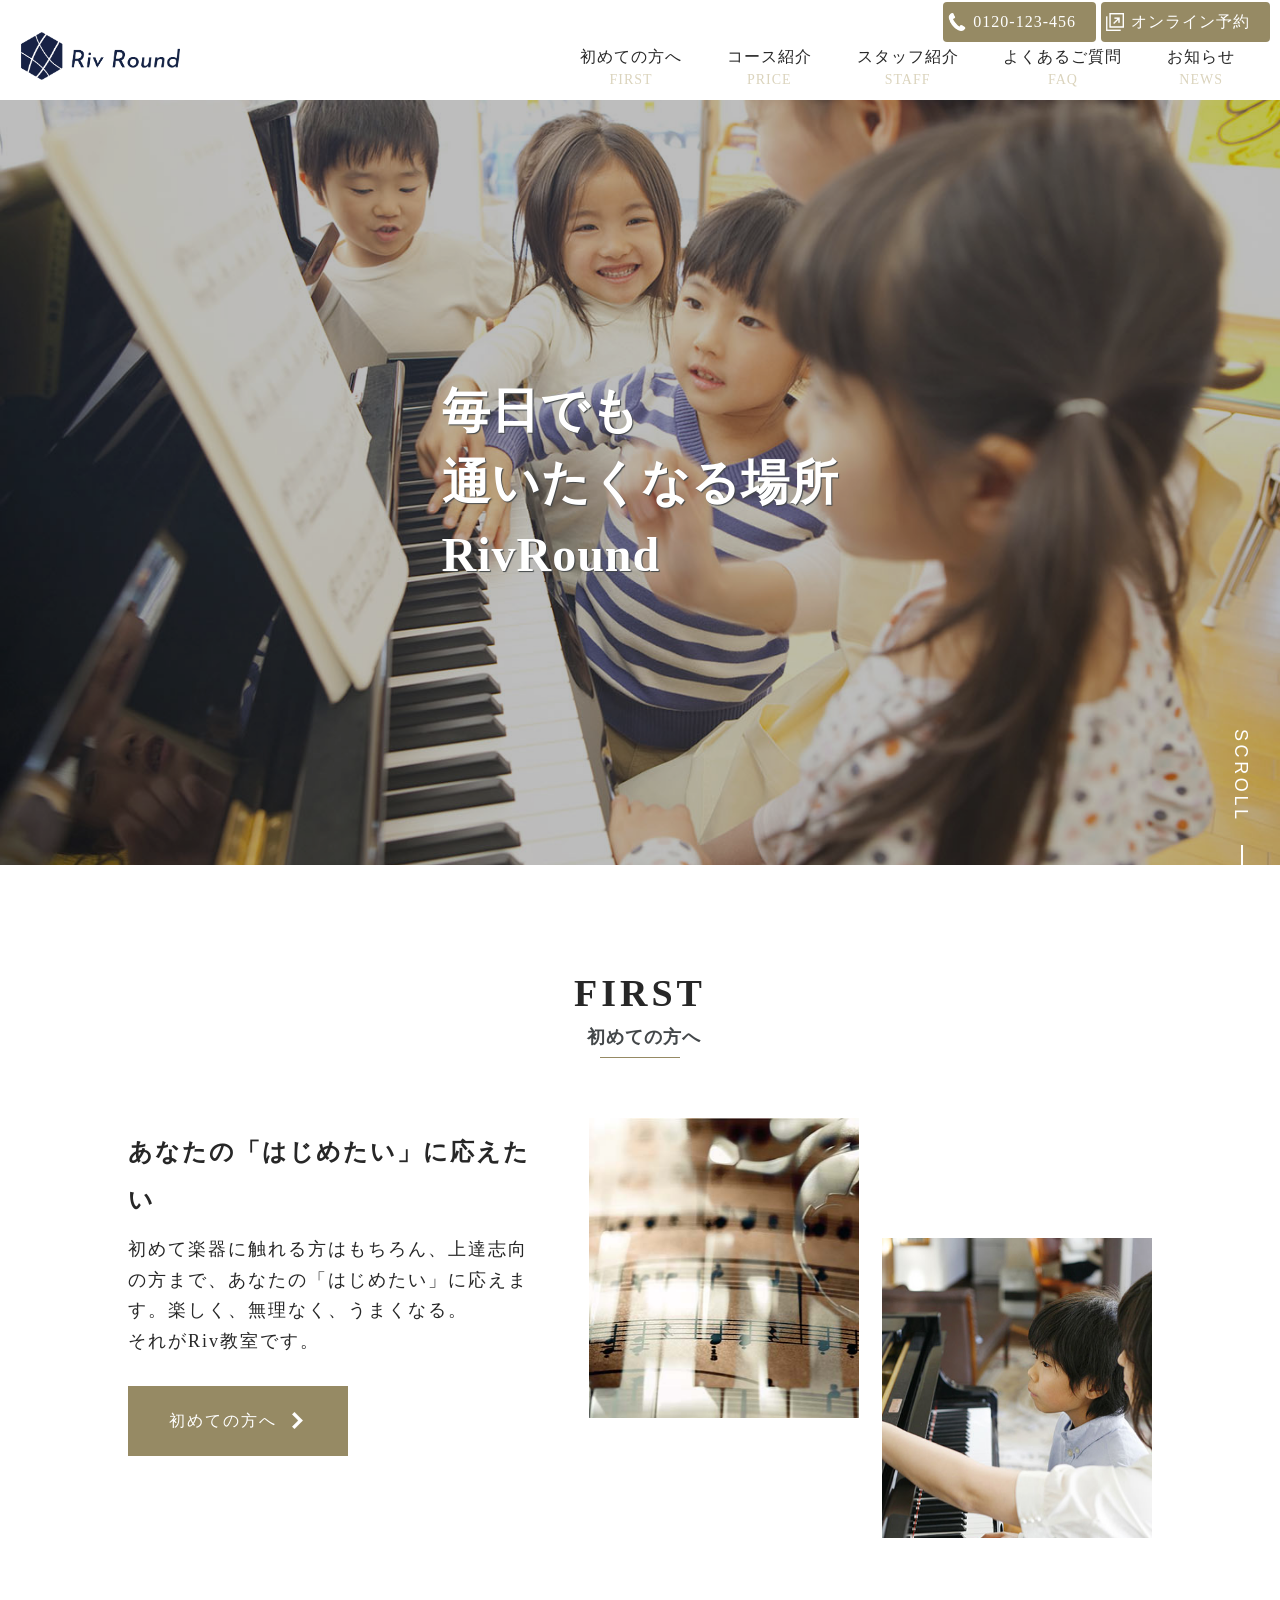
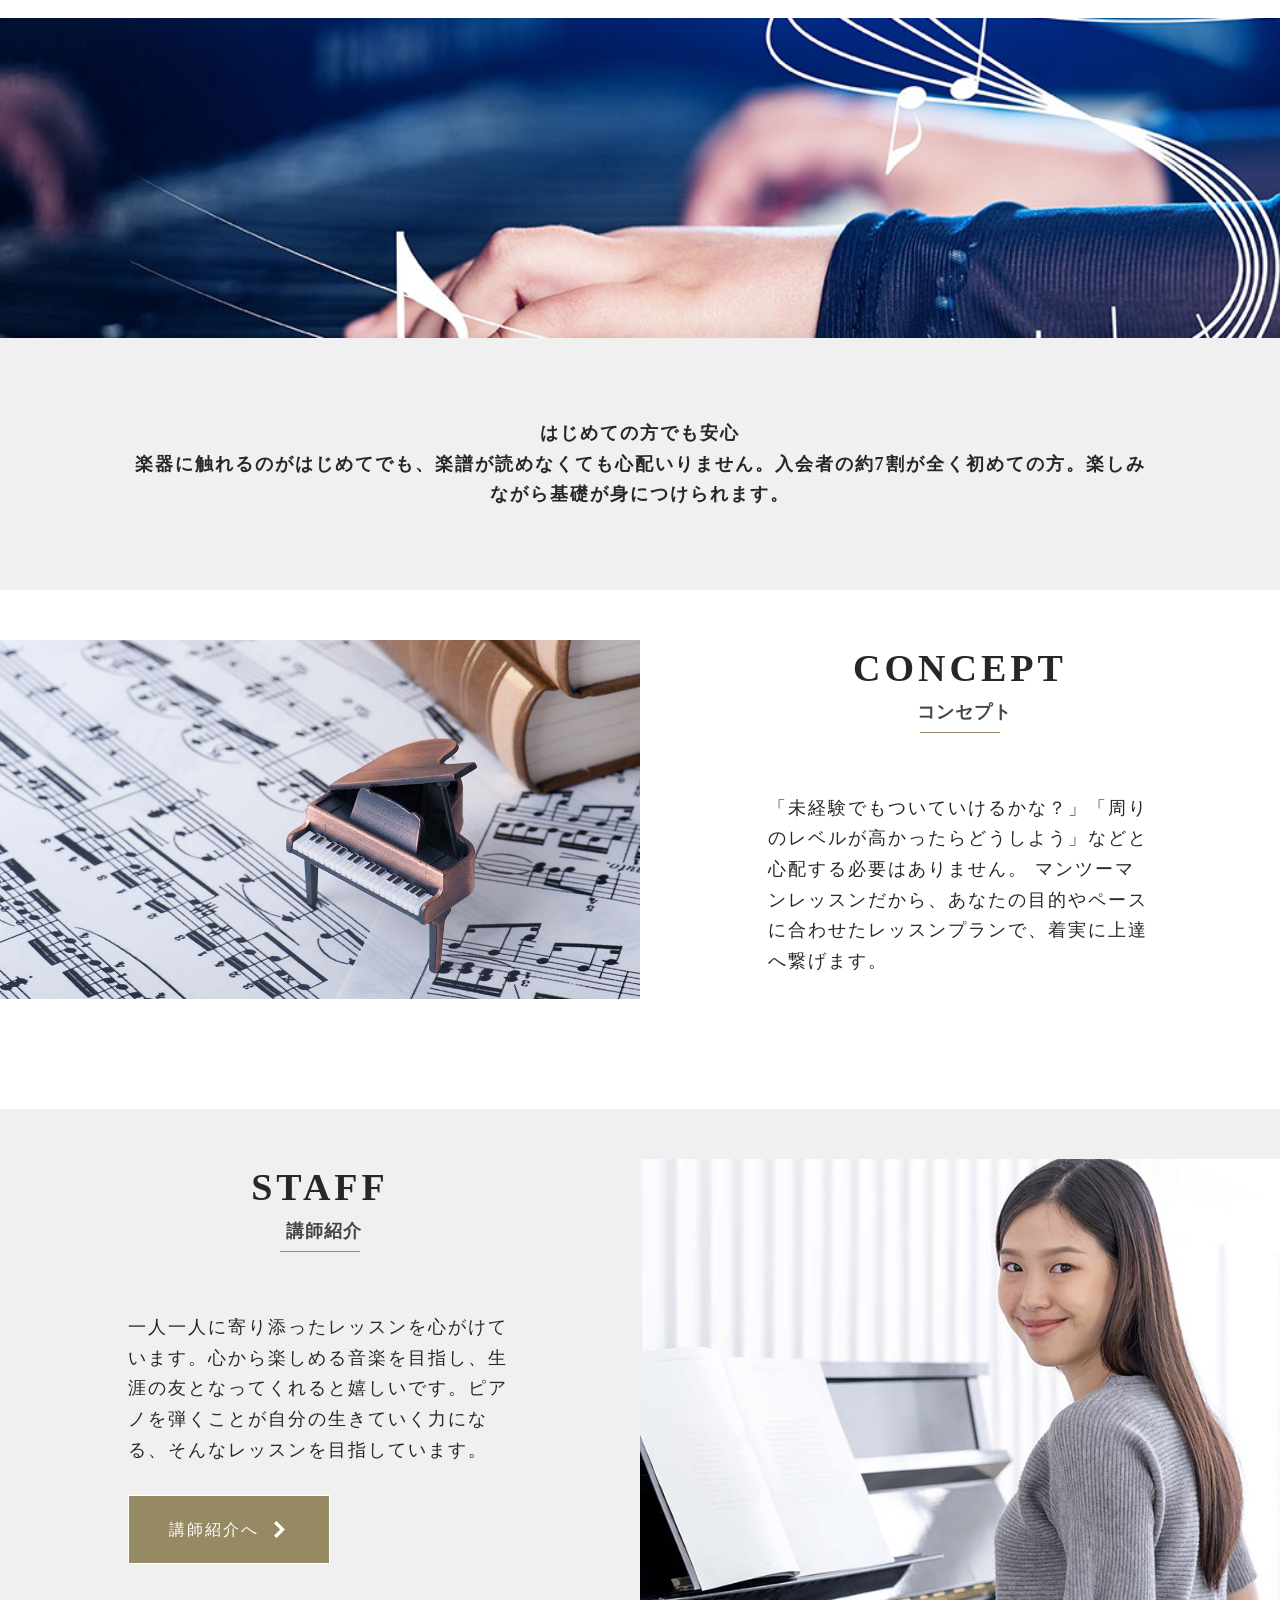
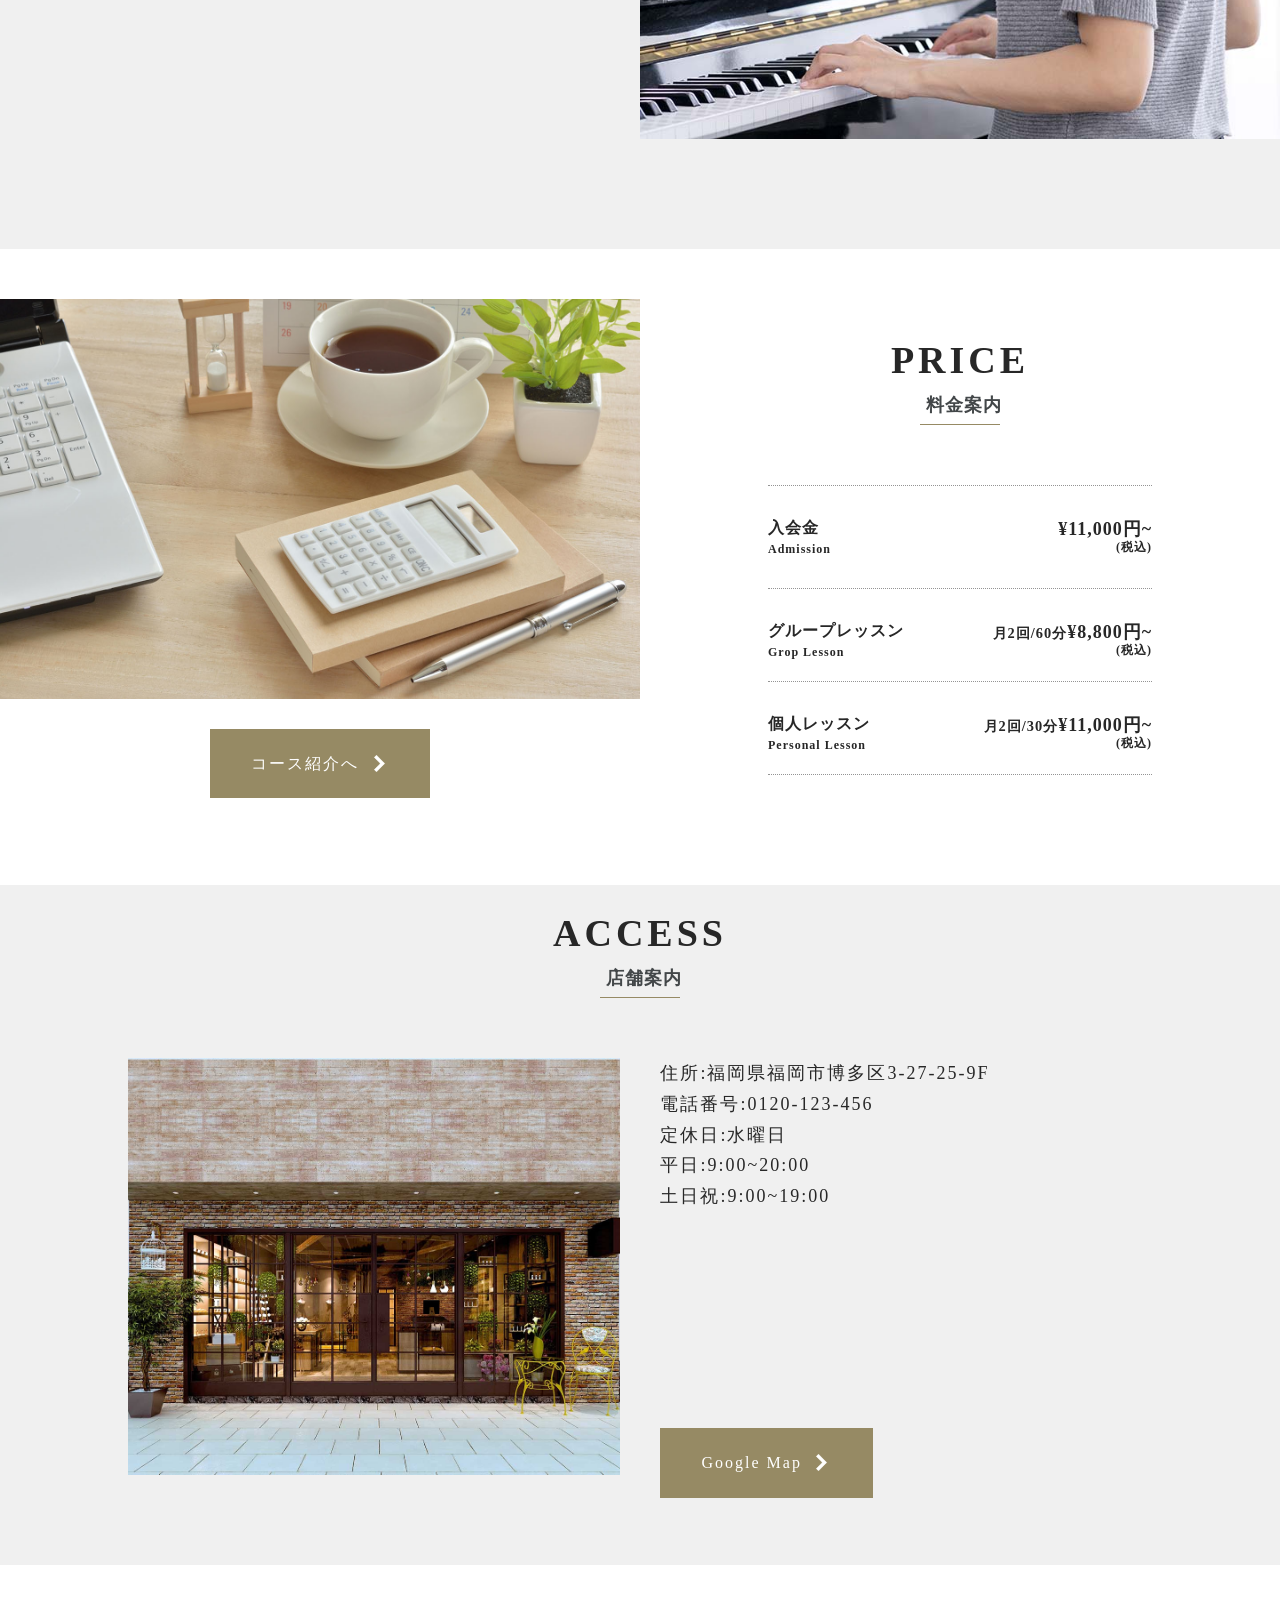
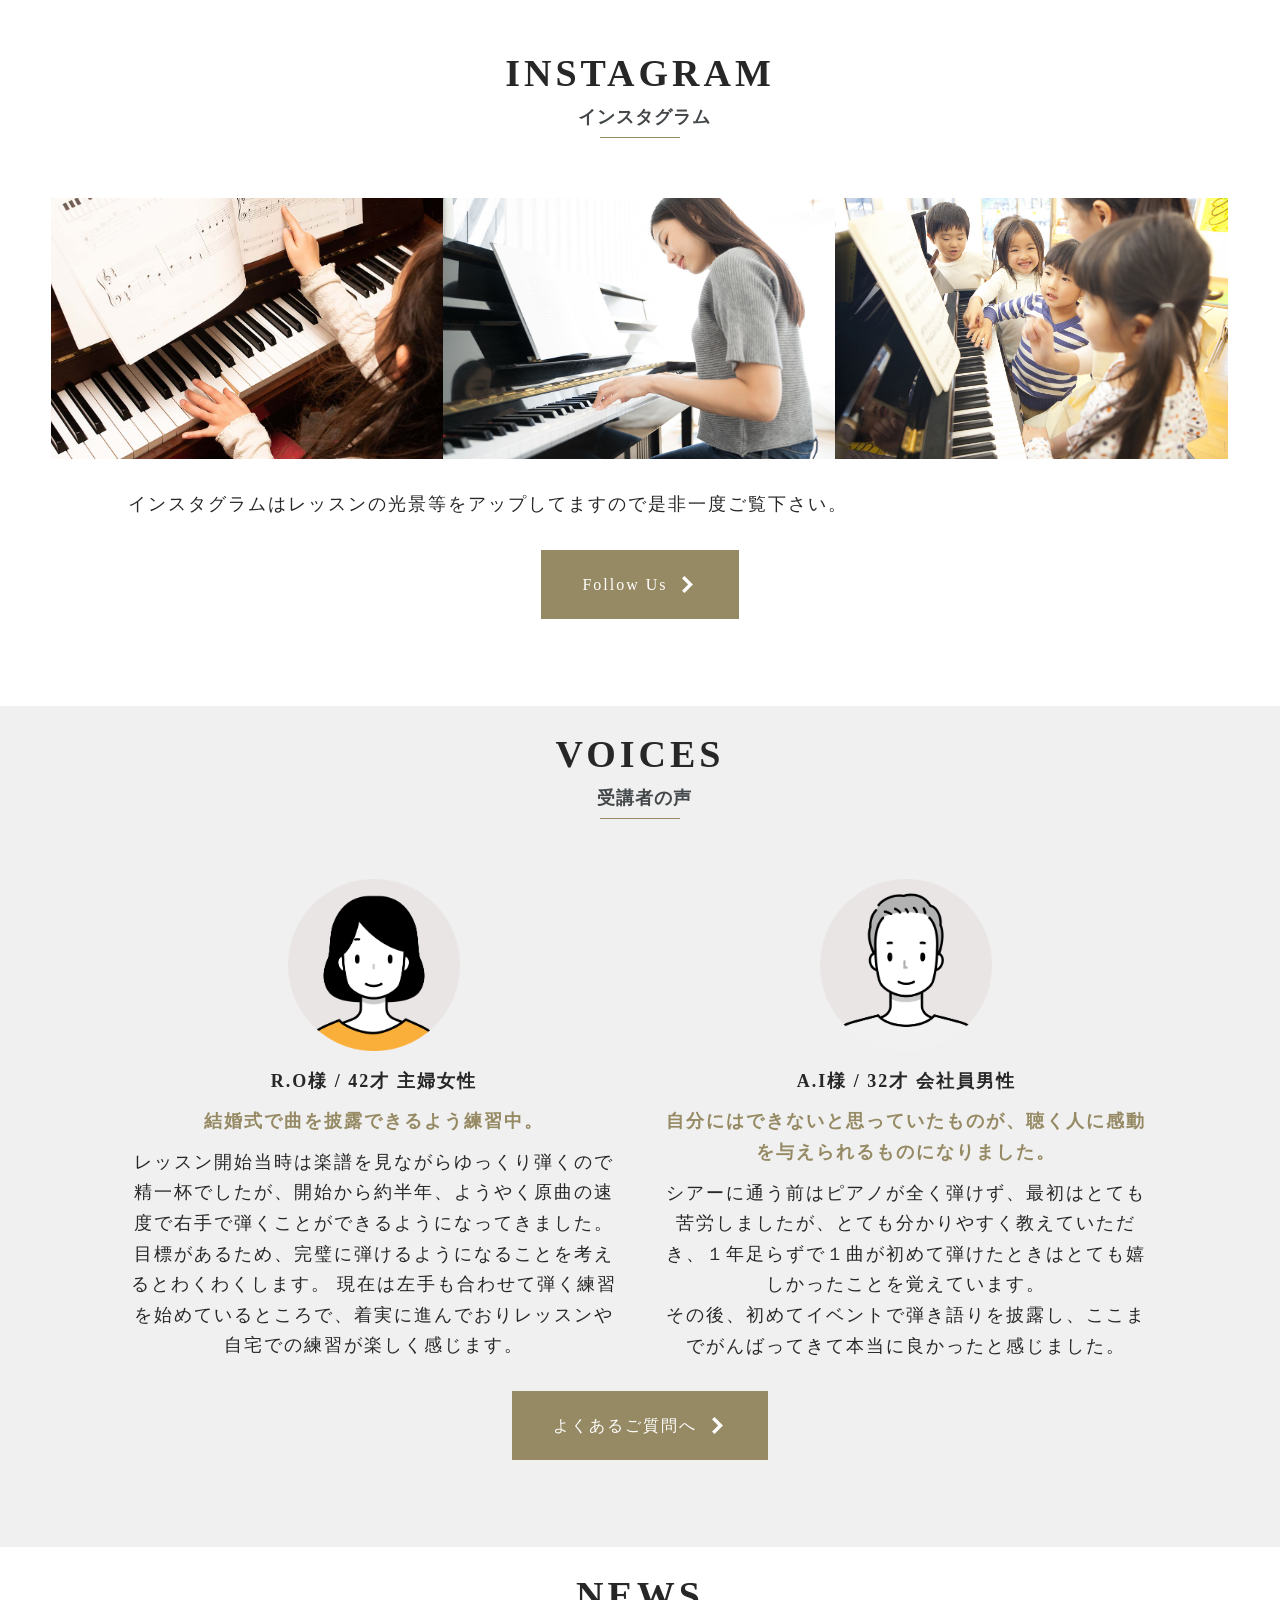
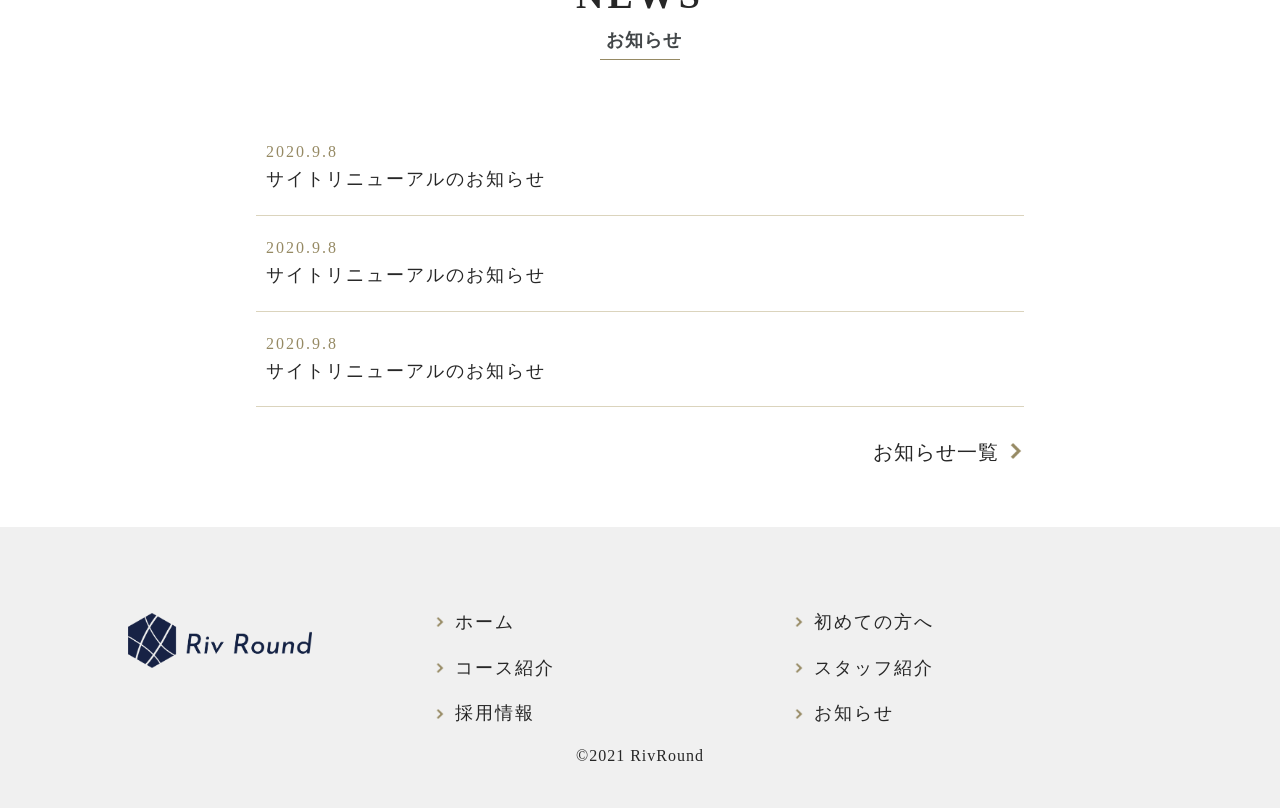
==== commit 479105f8: "clip" ====
--- a/index.html
+++ b/index.html
@@ -1,5 +1,5 @@
 <!DOCTYPE html>
-<html lang="ja">
+<html lang="ja item">
 
 <head>
   <meta charset="UTF-8">
@@ -104,9 +104,9 @@
       <!-- /.top-view -->
       <section class="p-first">
         <div class="c-container">
-          <h2 class="p-title clip-js left">
-            <span class="en">FIRST</span>
-            <span class="ja">初めての方へ</span>
+          <h2 class="p-title appear up">
+            <span class="en item">FIRST</span>
+            <span class="ja item">初めての方へ</span>
           </h2>
           <div class="p-first__container">
             <div class="p-first__img">
@@ -152,9 +152,9 @@
             <img src="/images/home/news.jpg" alt="">
           </div>
           <div class="c-container">
-            <h2 class="p-title clip-js left">
-              <span class="en">CONCEPT</span>
-              <span class="ja">コンセプト</span>
+            <h2 class="p-title appear up">
+              <span class="en item">CONCEPT</span>
+              <span class="ja item">コンセプト</span>
             </h2>
             <div class="p-concept__wrap">
               <div class="p-concept__txt appear up">
@@ -175,9 +175,9 @@
             <img class="img-zoom" src="/images/home/staff.jpg" alt="">
           </div>
           <div class="c-container">
-            <h2 class="p-title clip-js left">
-              <span class="en">STAFF</span>
-              <span class="ja">講師紹介</span>
+            <h2 class="p-title appear up">
+              <span class="en item">STAFF</span>
+              <span class="ja item">講師紹介</span>
             </h2>
             <div class="p-staff__wrap">
               <div class="p-staff__txt">
@@ -210,9 +210,9 @@
             </div>
           </div>
           <div class="c-container">
-            <h2 class="p-title clip-js left">
-              <span class="en">PRICE</span>
-              <span class="ja">料金案内</span>
+            <h2 class="p-title appear up">
+              <span class="en item">PRICE</span>
+              <span class="ja item">料金案内</span>
             </h2>
             <div class="p-price__wrap">
               <dl class="p-price__detail">
@@ -245,9 +245,9 @@
       <!-- /.p-price -->
       <section class="p-access">
         <div class="c-container">
-          <h2 class="p-title clip-js left">
-            <span class="en">ACCESS</span>
-            <span class="ja">店舗案内</span>
+          <h2 class="p-title appear up">
+            <span class="en item">ACCESS</span>
+            <span class="ja item">店舗案内</span>
           </h2>
           <div class="p-access__wrap appear up">
             <div class="p-access__img item">
@@ -282,9 +282,9 @@
       <!-- /.p-access -->
       <section class="p-instagram">
         <div class="c-container appear up">
-          <h2 class="p-title clip-js left">
-            <span class="en">INSTAGRAM</span>
-            <span class="ja">インスタグラム</span>
+          <h2 class="p-title appear up">
+            <span class="en item">INSTAGRAM</span>
+            <span class="ja item">インスタグラム</span>
           </h2>
           <div class="p-instagram__img item">
             <a href="https://www.instagram.com/?hl=ja"><img src="/images/home/first.jpg" alt=""></a>
@@ -304,9 +304,9 @@
       <!-- /.p-instagram -->
       <section class="p-voices">
         <div class="c-container appear up">
-          <h2 class="p-title clip-js left">
-            <span class="en">VOICES</span>
-            <span class="ja">受講者の声</span>
+          <h2 class="p-title appear up">
+            <span class="en item">VOICES</span>
+            <span class="ja item">受講者の声</span>
           </h2>
           <ul>
             <li id="voice01" class="p-voices__item item">
@@ -346,9 +346,9 @@
       <!-- /.p-voices -->
       <section class="p-news">
         <div class="c-container appear up">
-          <h2 class="p-title clip-js left">
-            <span class="en">news</span>
-            <span class="ja">お知らせ</span>
+          <h2 class="p-title appear up">
+            <span class="en item">news</span>
+            <span class="ja item">お知らせ</span>
           </h2>
           <ul class="p-news__list item">
             <li class="p-news__item">
--- a/styles/style.css
+++ b/styles/style.css
@@ -425,7 +425,7 @@
   display: inline-block;
   height: 12px;
   width: 12px;
-  background-image: url(/images/common/arrow.png);
+  background-image: url(../images/common/arrow.png);
   background-position: center;
   background-size: contain;
   background-repeat: no-repeat;
@@ -449,7 +449,7 @@
   right: 0;
   bottom: 0;
   margin: auto;
-  background-image: url(/images/common/icon-tel.png);
+  background-image: url(../images/common/icon-tel.png);
   background-position: center;
   background-repeat: no-repeat;
   background-size: contain;
@@ -464,7 +464,7 @@
   right: 0;
   bottom: 0;
   margin: auto;
-  background-image: url(/images/common/icon-link-1-black.png);
+  background-image: url(../images/common/icon-link-1-black.png);
   background-position: center;
   background-repeat: no-repeat;
   background-size: contain;
@@ -479,7 +479,7 @@
 .icon-map::before {
   content: '';
   display: block;
-  background-image: url(/images/common/icon-map.png);
+  background-image: url(../images/common/icon-map.png);
   background-position: center;
   background-repeat: no-repeat;
   background-size: contain;
@@ -500,7 +500,7 @@
   position: absolute;
   top: 0;
   left: 0;
-  background-image: url(/images/common/icon-insta-gr.png);
+  background-image: url(../images/common/icon-insta-gr.png);
   background-position: center;
   background-repeat: no-repeat;
   background-size: contain;
@@ -681,7 +681,7 @@
   bottom: 0;
   margin: auto;
   width: 20px;
-  background-image: url(/images/common/arrow-wh.png);
+  background-image: url(../images/common/arrow-wh.png);
   background-position: center;
   background-repeat: no-repeat;
   background-size: contain;
@@ -723,7 +723,7 @@
 }
 
 .more-btn__link.slide-bg:hover span:first-child::before {
-  background-image: url(/images/common/arrow.png);
+  background-image: url(../images/common/arrow.png);
 }
 
 @media (min-width: 600px) {
@@ -1021,7 +1021,7 @@
   content: '';
   height: 10px;
   width: 10px;
-  background-image: url(/images/common/arrow.png);
+  background-image: url(../images/common/arrow.png);
   background-repeat: no-repeat;
   background-size: contain;
 }
@@ -1288,14 +1288,14 @@
 }
 
 .c-recruit .recruit-detaiil-sec__ico.is-detail::before {
-  background-image: url(../images/recruit/ico_detail01.png);
+  background-image: url(..../images/recruit/ico_detail01.png);
   background-position: center;
   background-repeat: no-repeat;
   background-size: contain;
 }
 
 .c-recruit .recruit-detaiil-sec__ico.is-info::before {
-  background-image: url(../images/recruit/ico_info01.png);
+  background-image: url(..../images/recruit/ico_info01.png);
   background-position: center;
   background-size: contain;
   background-repeat: no-repeat;
@@ -1388,7 +1388,7 @@
   right: 0;
   width: 16px;
   height: 16px;
-  background-image: url(/images/common/icon-arrow-down.png);
+  background-image: url(../images/common/icon-arrow-down.png);
   background-position: top center;
   background-repeat: no-repeat;
   background-size: contain;
@@ -1503,7 +1503,7 @@
   content: "";
   position: absolute;
   right: 0;
-  background-image: url(/images/common/arrow.png);
+  background-image: url(../images/common/arrow.png);
   background-position: right center;
   background-repeat: no-repeat;
   background-size: 100% 100%;
@@ -1890,7 +1890,7 @@
   display: inline-block;
   height: 18px;
   width: 18px;
-  background-image: url(../images/common/arrow.png);
+  background-image: url(..../images/common/arrow.png);
   background-size: contain;
   background-repeat: no-repeat;
 }
@@ -1906,7 +1906,7 @@
 }
 
 .p-header .logo {
-  background-image: url(/images/common/riv_logo_official2.png);
+  background-image: url(../images/common/riv_logo_official2.png);
   background-size: contain;
   background-position: center;
   background-repeat: no-repeat;
@@ -1916,7 +1916,7 @@
 }
 
 .p-header .logo.inview {
-  background-image: url(/images/common/riv_logo_02.png);
+  background-image: url(../images/common/riv_logo_02.png);
 }
 
 .p-header .mobile-button {
@@ -2077,7 +2077,7 @@
     content: '';
     height: 18px;
     width: 18px;
-    background-image: url(/images/common/tel-white.png);
+    background-image: url(../images/common/tel-white.png);
     background-size: contain;
     background-repeat: no-repeat;
   }
@@ -2090,7 +2090,7 @@
     content: '';
     height: 18px;
     width: 18px;
-    background-image: url(/images/common/icon-link-1-white.png);
+    background-image: url(../images/common/icon-link-1-white.png);
     background-size: contain;
     background-repeat: no-repeat;
   }
@@ -2183,15 +2183,15 @@
 }
 
 .contact-btn-item .tel::before {
-  background-image: url(/images/common/icon-tel.png);
+  background-image: url(../images/common/icon-tel.png);
 }
 
 .contact-btn-item .mail::before {
-  background-image: url(/images/common/icon-link-1-black.png);
+  background-image: url(../images/common/icon-link-1-black.png);
 }
 
 .contact-btn-item .insta::before {
-  background-image: url(/images/common/insta-black.png);
+  background-image: url(../images/common/insta-black.png);
 }
 
 .mobile-container {
@@ -2211,7 +2211,7 @@
   right: 20%;
   height: 20px;
   width: 20px;
-  background-image: url(/images/tel-gray.png);
+  background-image: url(../images/tel-gray.png);
   background-position: center;
   background-repeat: no-repeat;
   background-size: contain;
@@ -2222,7 +2222,7 @@
 .mobile-container .mobile-ico.inview {
   -webkit-transition: all 0.3s;
   transition: all 0.3s;
-  background-image: url(/images/tel-white.png);
+  background-image: url(../images/tel-white.png);
 }
 
 .mobile-container .mobile-ico a {
@@ -2237,7 +2237,7 @@
   left: 5%;
   height: 43px;
   width: 138px;
-  background-image: url(/images/riv_logo-gray.png);
+  background-image: url(../images/riv_logo-gray.png);
   background-position: center;
   background-repeat: no-repeat;
   background-size: contain;
@@ -2248,7 +2248,7 @@
 .mobile-container .mobile-logo.inview {
   -webkit-transition: all 0.3s;
   transition: all 0.3s;
-  background-image: url(/images/riv_logo-white.png);
+  background-image: url(../images/riv_logo-white.png);
 }
 
 .mobile-container .mobile-button {
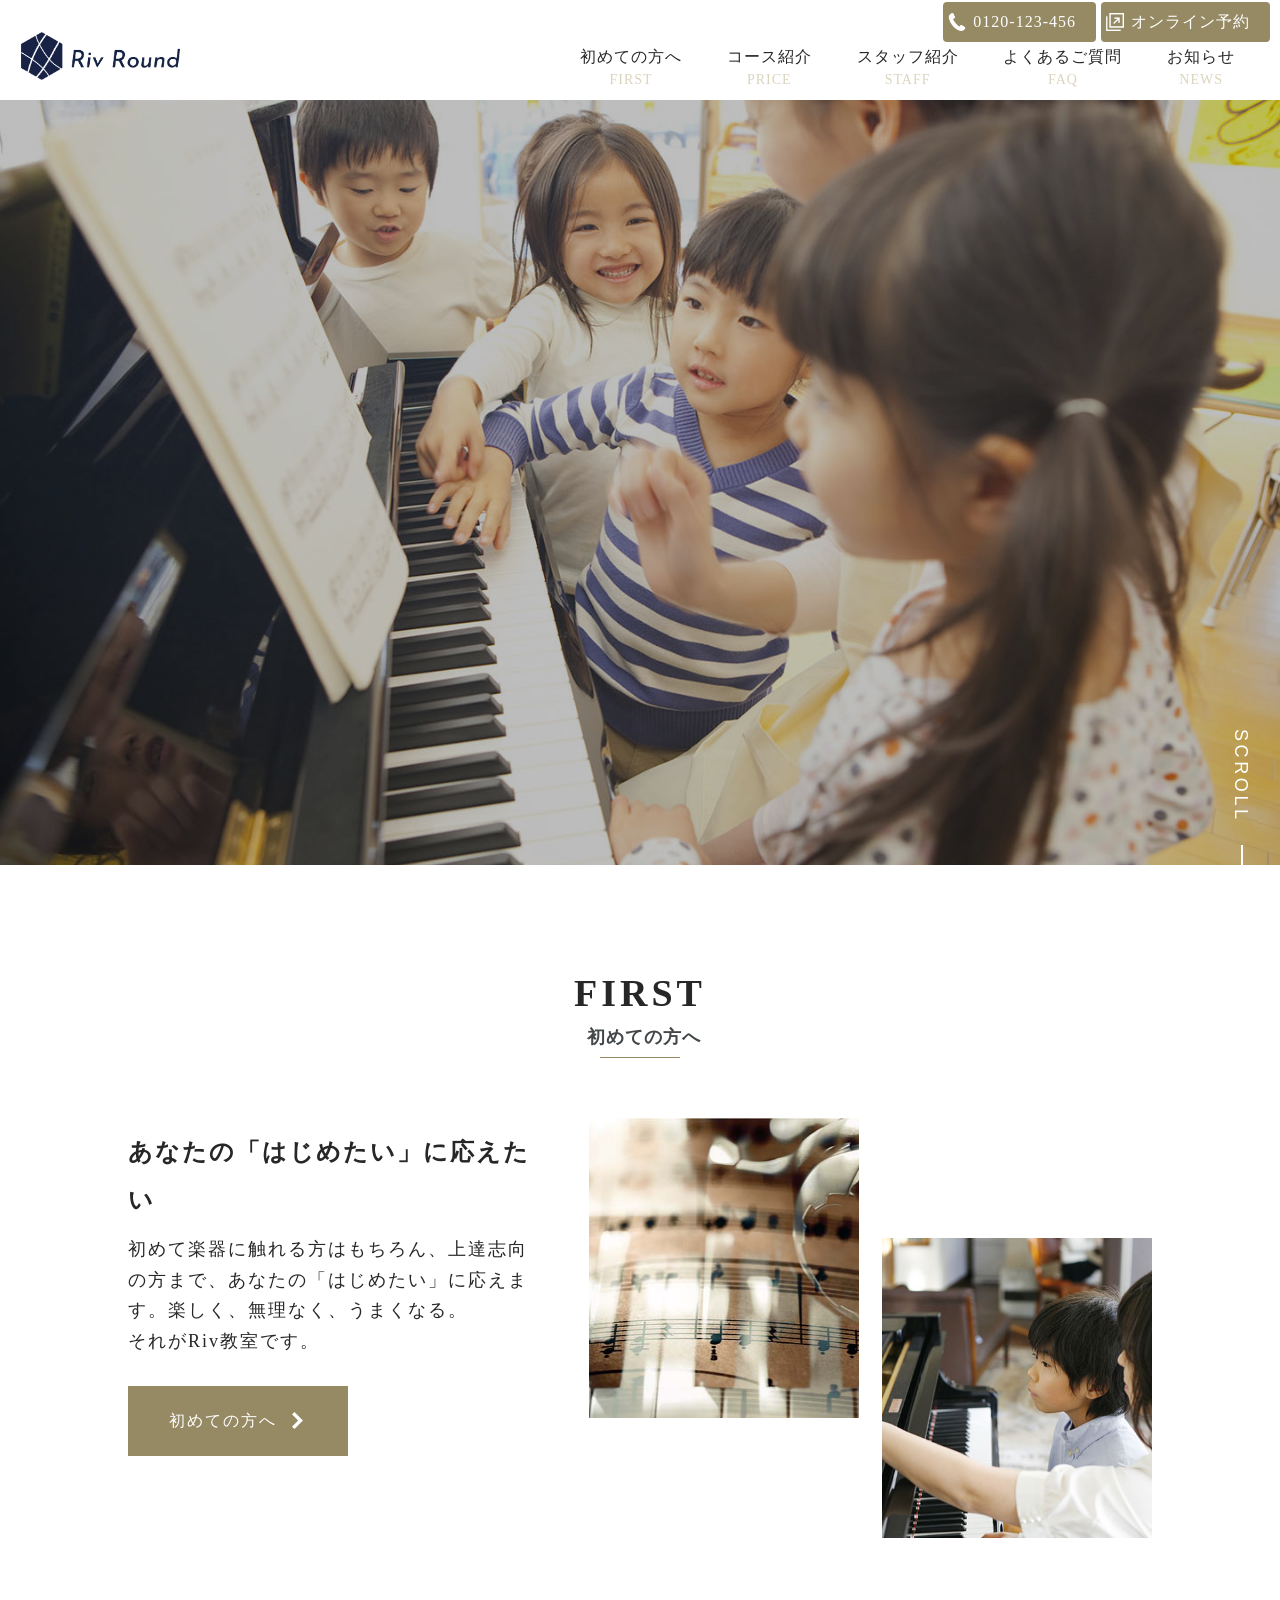
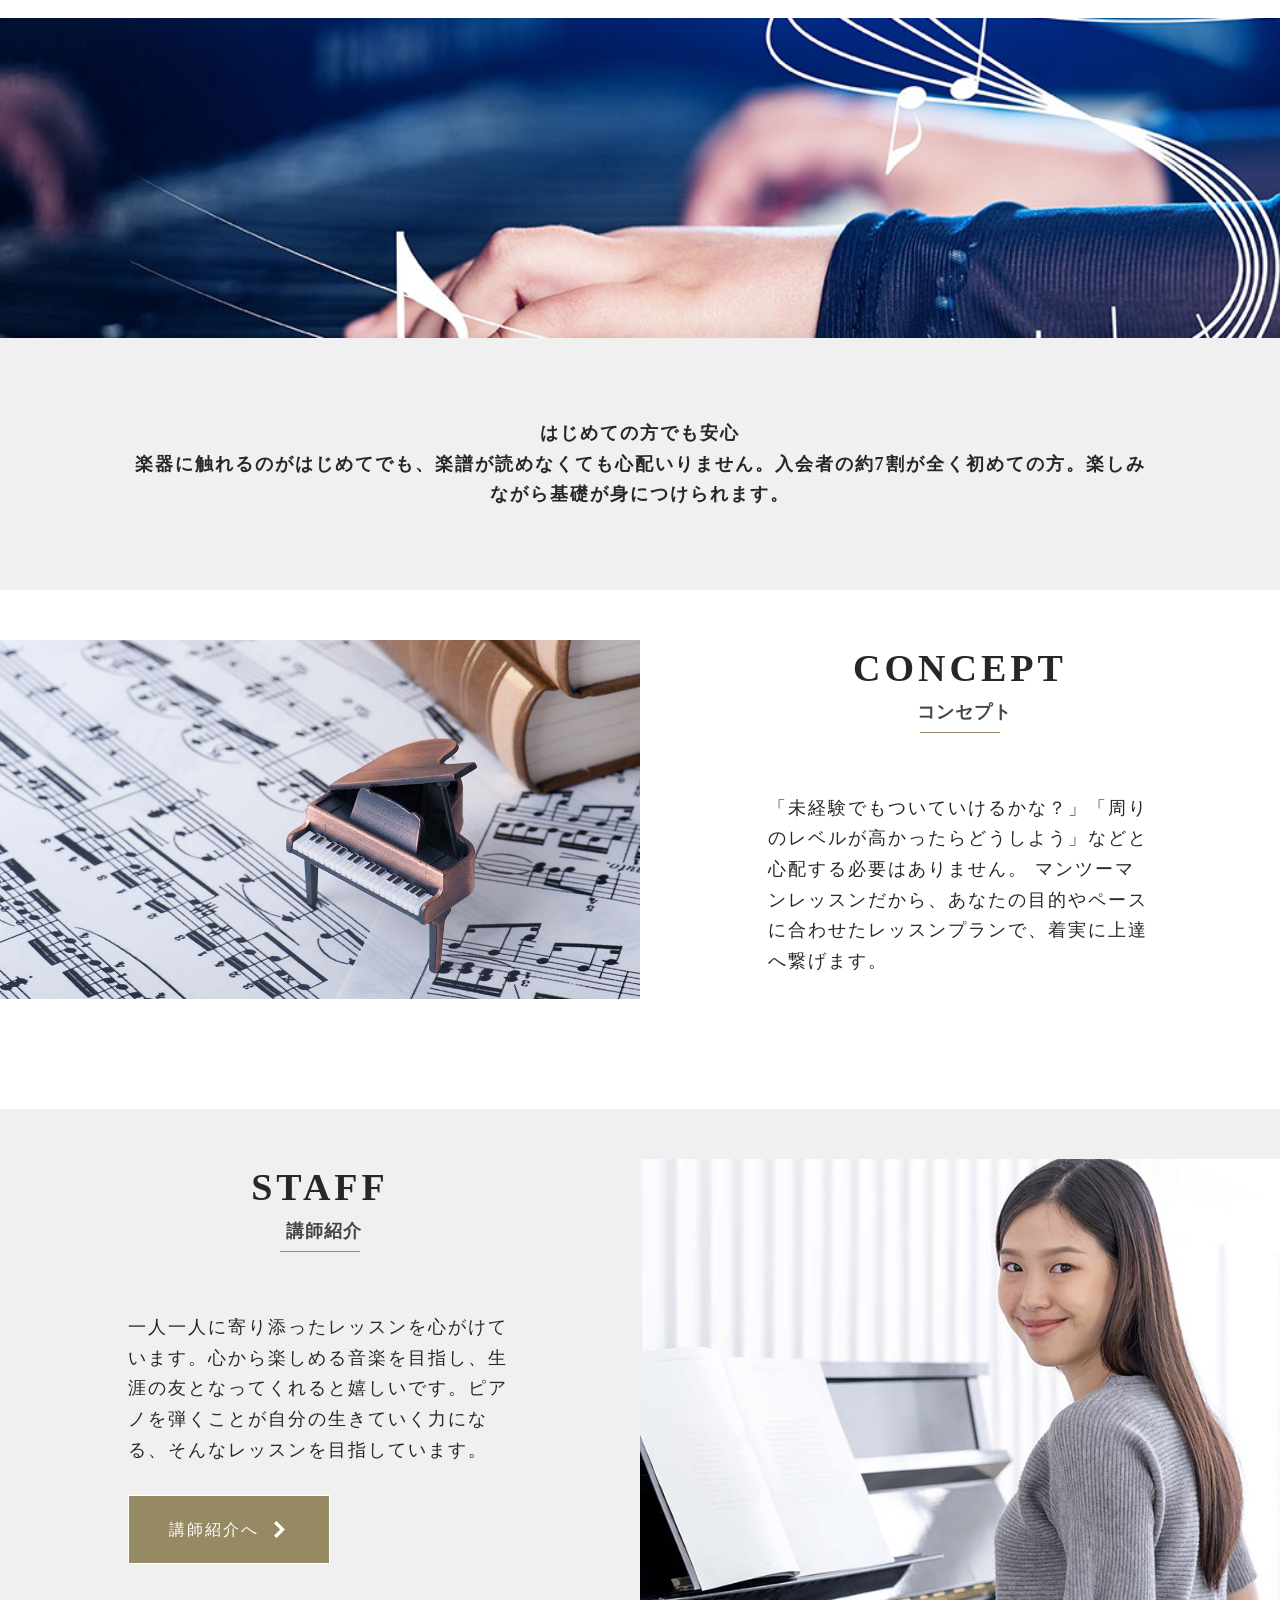
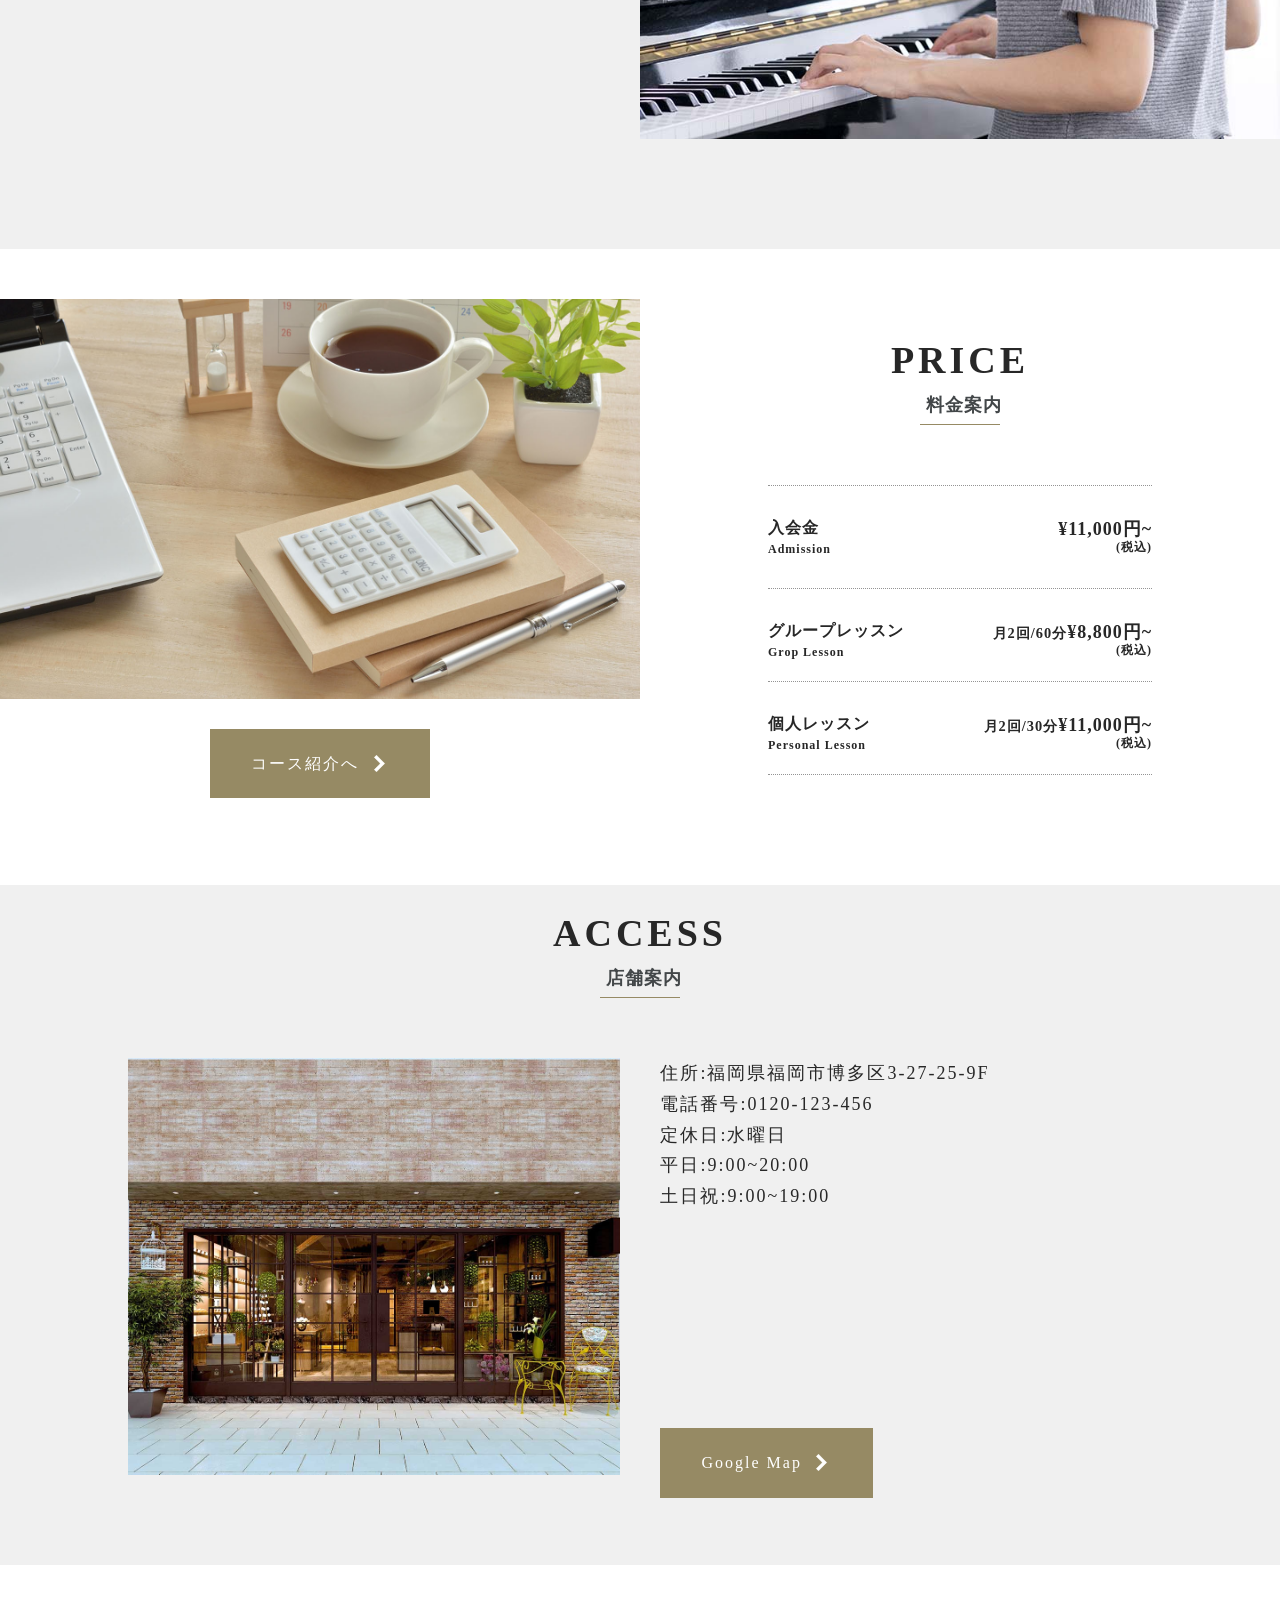
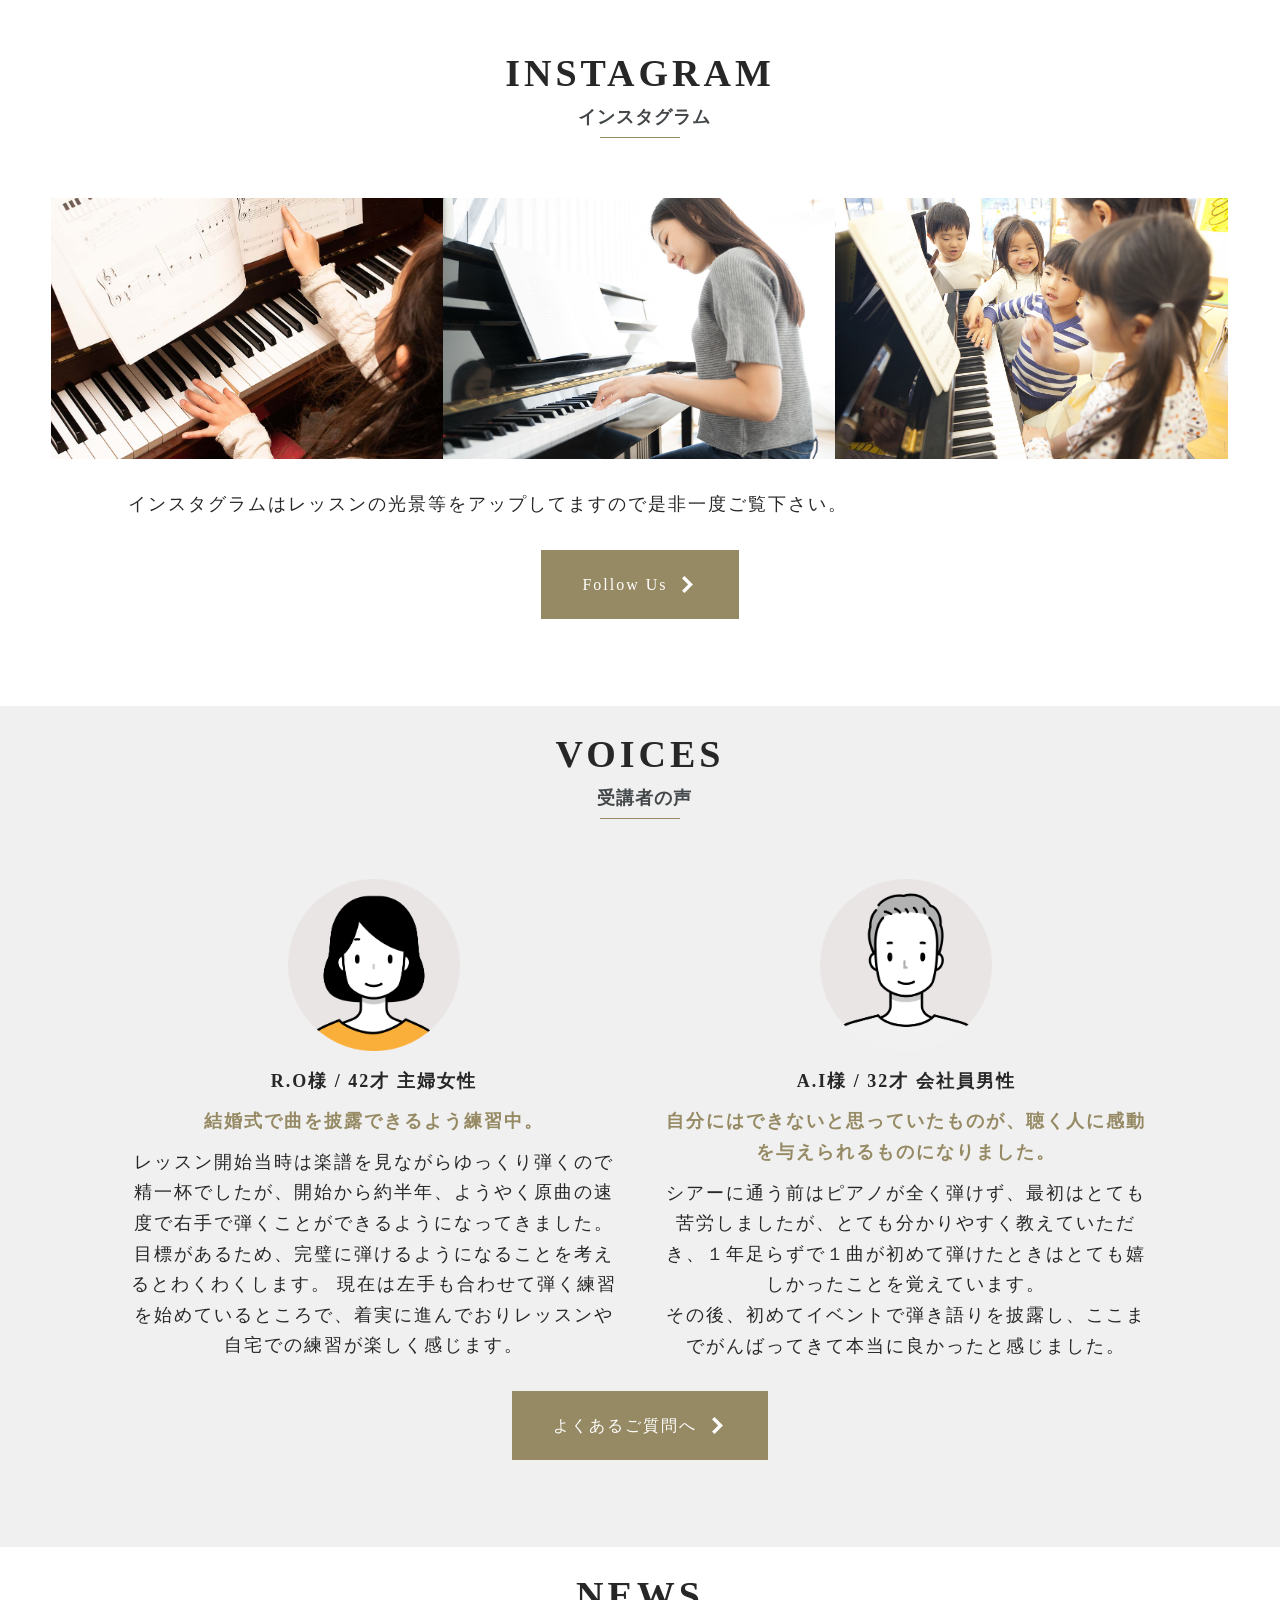
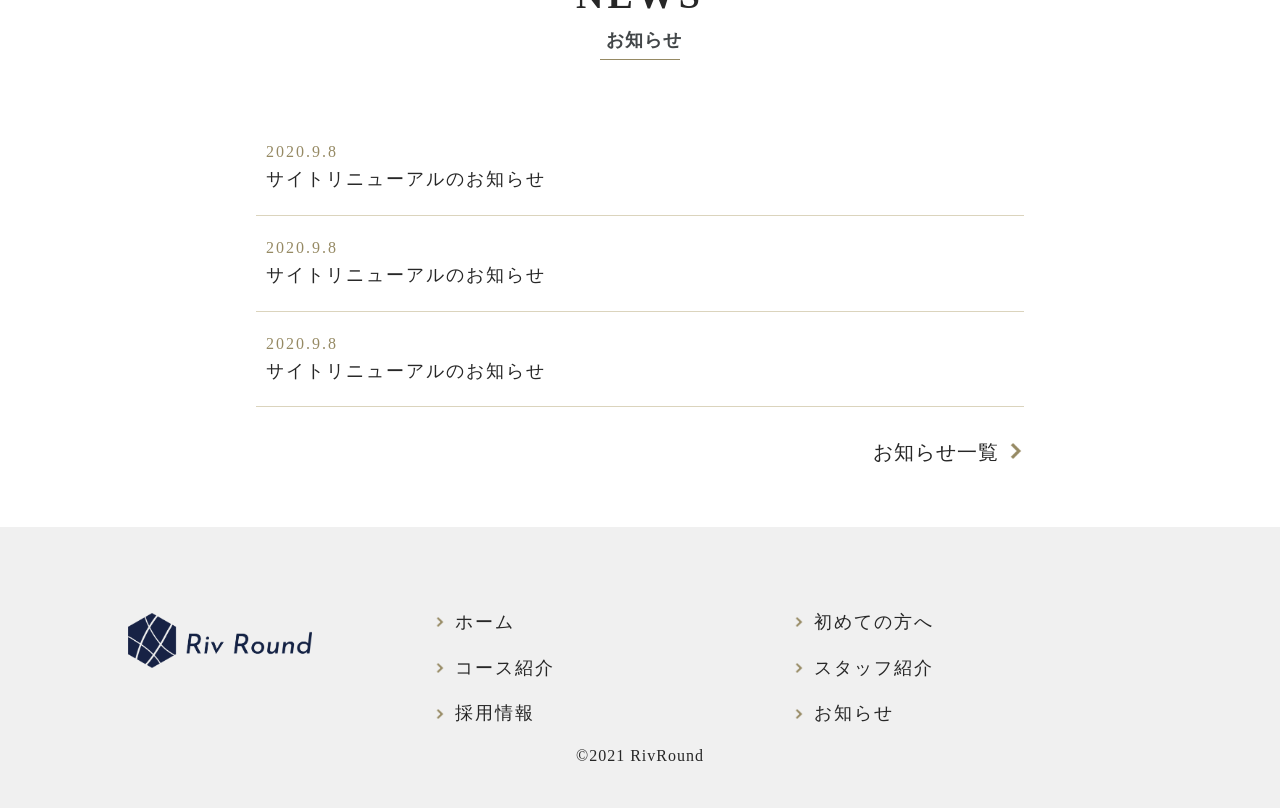
==== commit 11269c8c: "debag" ====
--- a/index.html
+++ b/index.html
@@ -1,5 +1,5 @@
 <!DOCTYPE html>
-<html lang="ja item">
+<html lang="ja">
 
 <head>
   <meta charset="UTF-8">
